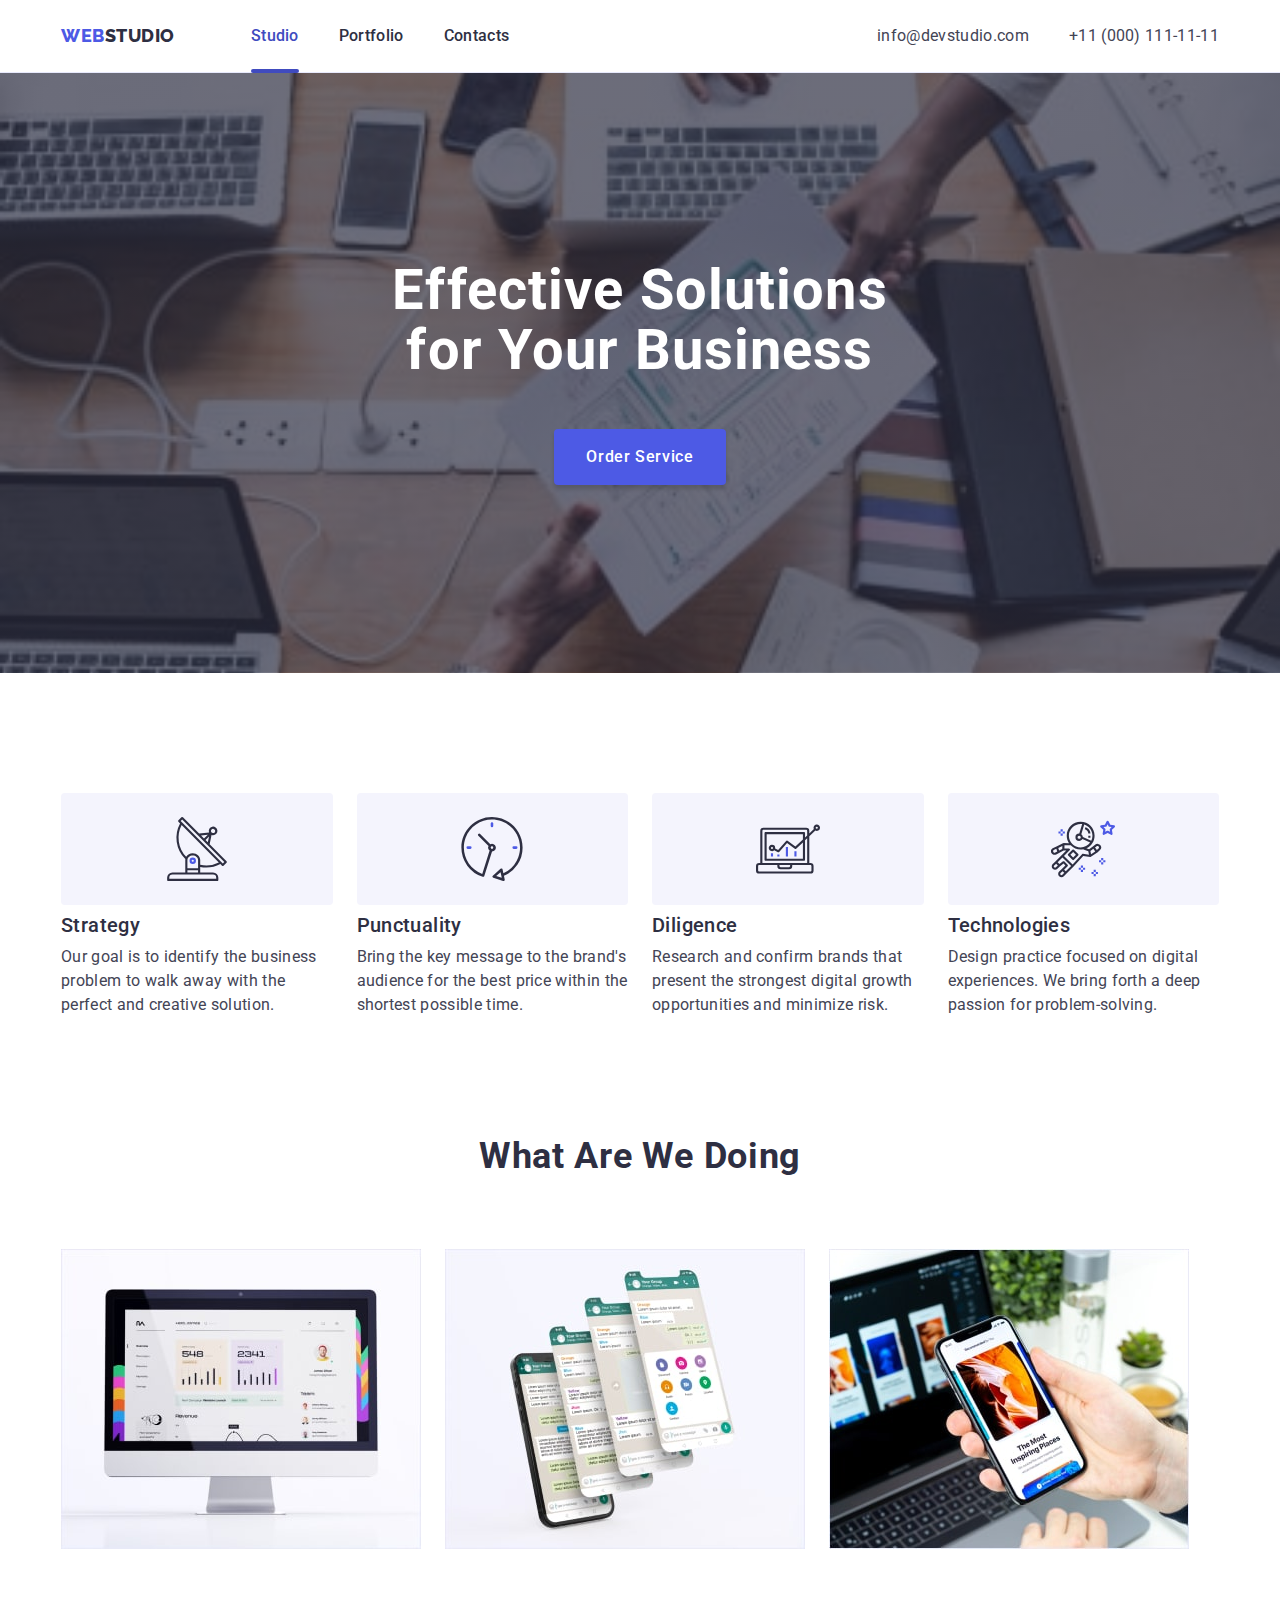
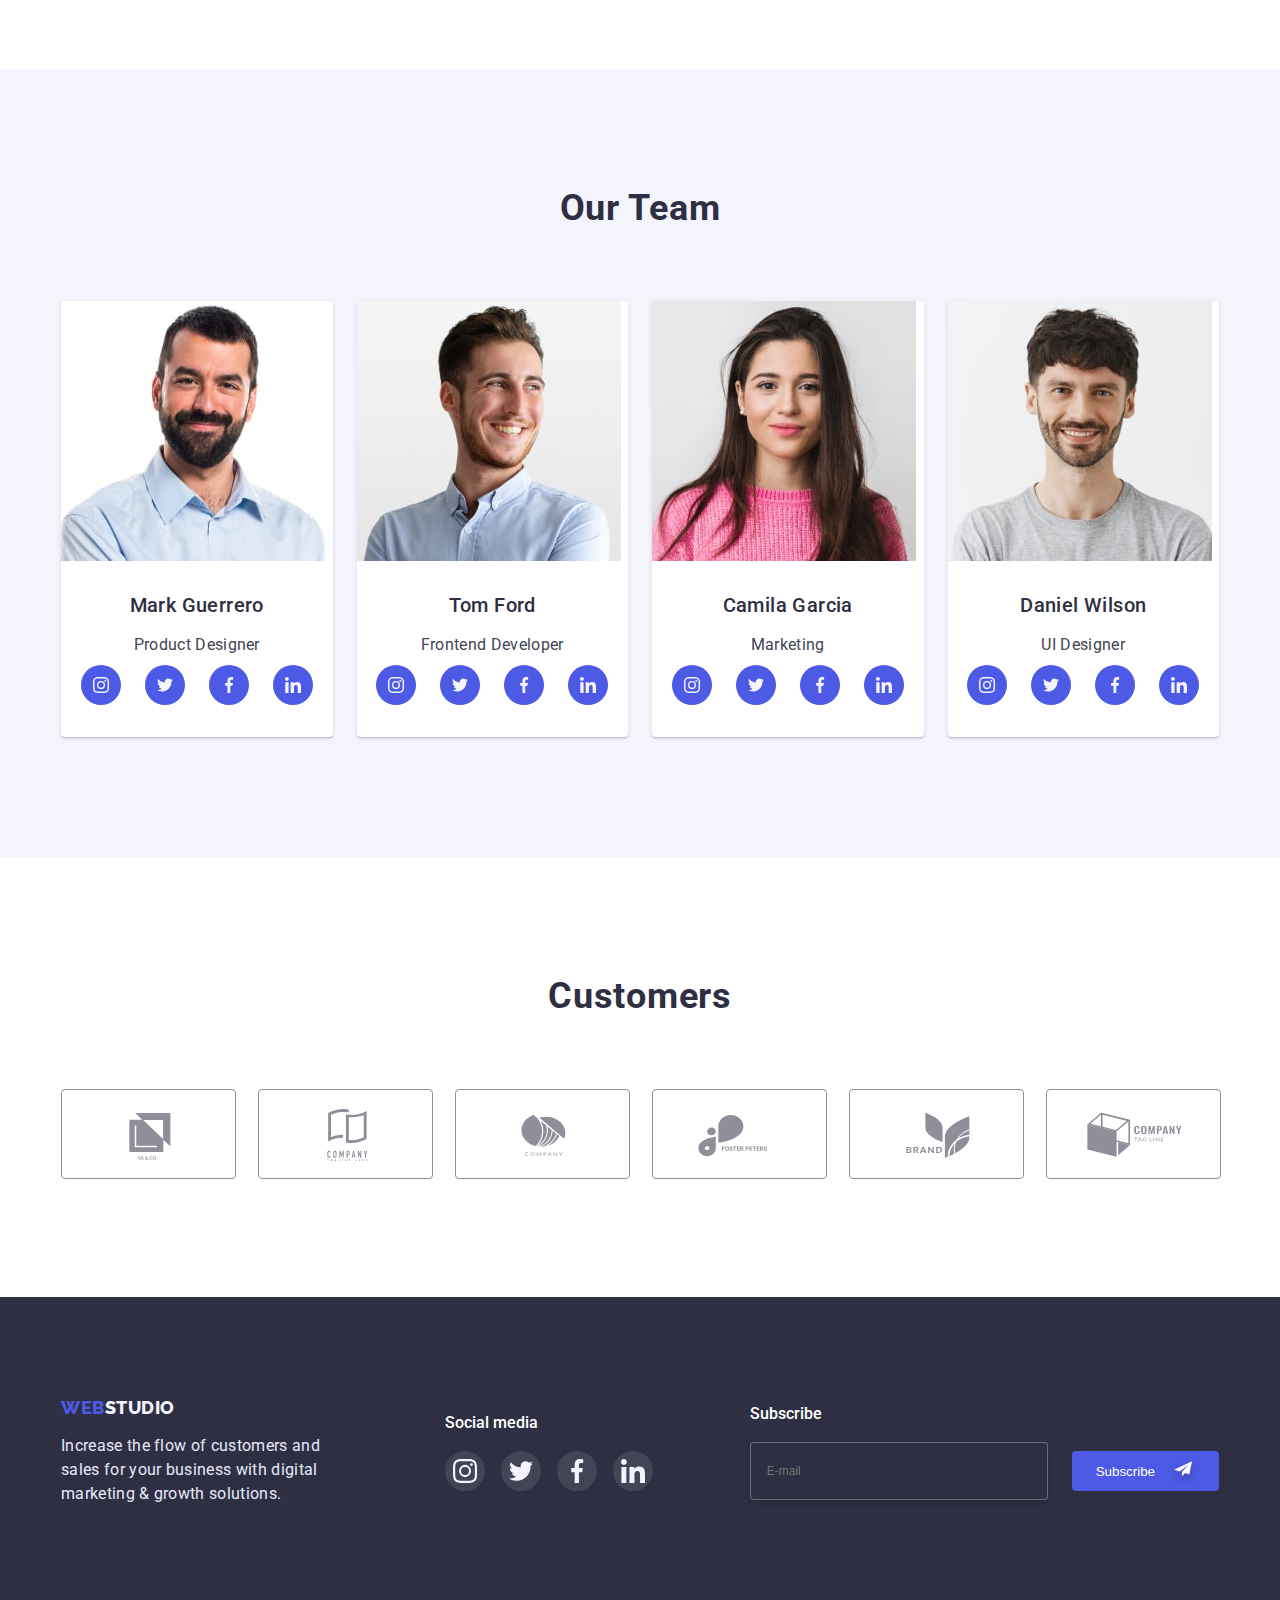
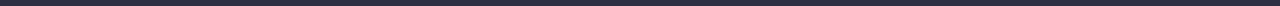
==== index.html @ 9910d402 "1029" ====
<!DOCTYPE html>
<html lang="en">

<head>
    <meta charset="UTF-8">
    <meta http-equiv="X-UA-Compatible" content="IE=edge">
    <meta name="viewport" content="width=device-width, initial-scale=1">
    <title>studio</title>
    <link rel="preconnect" href="https://fonts.googleapis.com">
    <link rel="preconnect" href="https://fonts.gstatic.com" crossorigin>
    <link href="https://fonts.googleapis.com/css2?family=Raleway:wght@800&family=Roboto+Mono:wght@600&family=Roboto:wght@400;500;700&display=swap" rel="stylesheet">
    <link rel="stylesheet" href="https://cdnjs.cloudflare.com/ajax/libs/modern-normalize/1.1.0/modern-normalize.min.css"
        integrity="sha512-wpPYUAdjBVSE4KJnH1VR1HeZfpl1ub8YT/NKx4PuQ5NmX2tKuGu6U/JRp5y+Y8XG2tV+wKQpNHVUX03MfMFn9Q=="
        crossorigin="anonymous" referrerpolicy="no-referrer" />
    <link rel="stylesheet" href="./css/styles.css" /> 
    <!-- <link rel="stylesheet" href="./css/media.css" /> -->
</head>
<body>
    
    <header class="header"> 
        <div class="container header-container">
            <nav class="header-nav">
                <a class="header-logo link" href="./portfolio.html">Web<span class="header-span">Studio</span></a>
                <ul class="header-list list">                
                    <li class = "header-item"><a class="header-button strip link" href="./index.html">Studio</a></li>
                    <li class = "header-item"><a class="header-button link" href="./portfolio.html">Portfolio</a></li>
                    <li class = "header-item"><a class="header-button link" href="">Contacts</a></li>
                </ul>
            </nav>
            <address class="address list">
                <ul class="header-address list">
                    <li class="header-email list"><a class= "header-email link" href="mailto:info@devstudio.com">info@devstudio.com</a></li>
                    <li class="header-email list"><a class= "header-email link" href="tel:+110001111111">+11 (000) 111-11-11</a></li>
                </ul>
            </address>
        
            <button class="charm-menu" js-open-menu type="button">
                <svg class="mobile-icon" width="32" height="22">
                    <use href="./images/symbol-defs.svg#icon-menu-hamburger"></use>
                </svg>
            </button>
    
        </div>

        <div class="mob-menu is-hidden"  js-menu-container>
            <button class="mob-menu-close" js-close-menu type="button">
                <svg class="mob-menu-close-icon" width="8" height="8">
                    <use href="./images/symbol-defs.svg#icon-close-black-18dp-2-1"> </use>
                </svg>
            </button>
            <ul class="mob-menu-list list">
                <li class="mob-menu-item"><a class="mob-menu-button link" href="./index.html">Studio</a></li>
                <li class="mob-menu-item"><a class="mob-menu-button link" href="./portfolio.html">Portfolio</a></li>
                <li class="mob-menu-item"><a class="mob-menu-contacts link" href="">Contacts</a></li>
            </ul>
            <address class="mob-menu-address list">
                <ul class="mob-menu-address list">
                    <li class="mob-menu-email list"><a class="mob-menu-email link"
                            href="mailto:info@devstudio.com">info@devstudio.com</a></li>
                    <li class="mob-menu-tel list"><a class="mob-menu-tel link" href="tel:+110001111111">+11 (000)
                            111-11-11</a></li>
                </ul>
            </address>
            <ul class="mob-social-list list">
                <li>
                    <a href="" class="mob-social link">
                        <svg width="16" height="16" class="mob-social-icon">
                            <use href="./images/sprite.svg#icon-instagram"> </use>
                        </svg>
                    </a>
                </li>
                <li>
                    <a href="" class="mob-social link">
                        <svg width="16" height="16" class="mob-social-icon">
                            <use href="./images/sprite.svg#icon-twitter"> </use>
                        </svg>
                    </a>
                </li>
                <li>
                    <a href="" class="mob-social link">
                        <svg width="16" height="16" class="mob-social-icon">
                            <use href="./images/sprite.svg#icon-facebook"> </use>
                        </svg>
                    </a>
                </li>
                <li>
                    <a href="" class="mob-social link">
                        <svg width="16" height="16" class="mob-social-icon">
                            <use href="./images/sprite.svg#icon-linkedin"> </use>
                        </svg>
                    </a>
                </li>
            </ul>
        </div>
    </header> 
    <main>
        <section class="hero">
            <div class="container">
                <h1 class="hero-title">Effective Solutions for Your Business</h1>
                <button class="hero-btn" data-modal-open type="button">Order Service</button>
            </div>
        </section>

        <section class="section">
            <div class="container">
                <h2 class="visually-hidden">Content</h2>
                <ul class="about-list list">
                    <li class="about-item icon-strategy">
                        <h3 class="about-subtitle">Strategy</h3>
                        <p class="about-text">Our goal is to identify the business problem to walk away with the perfect and creative solution.
                        </p>
                    </li>
                    <li class="about-item icon-punctuality">
                        <h3 class="about-subtitle">Punctuality</h3>
                        <p class="about-text">Bring the key message to the brand's audience for the best price within the shortest possible
                        time.</p>
                    </li>
                    <li class="about-item icon-diligence">
                        <h3 class="about-subtitle">Diligence</h3>
                        <p class="about-text">Research and confirm brands that present the strongest digital growth opportunities and minimize
                            risk.</p>
                    </li>
                    <li class="about-item icon-technologies">
                        <h3 class="about-subtitle">Technologies</h3>
                        <p class="about-text">Design practice focused on digital experiences. We bring forth a deep passion for
                            problem-solving.</p>
                    </li>
                </ul>
            </div>
        </section>

        <section class="section about">
            <div class="container">
                <h2 class="promo-title">What are we doing</h2>
                <ul class="promo-subject list">
                    <li>
                        <img class="img" 
                        srcset="./images/monitor-desk-1x.jpg 1x, ./images/monitor-desk-2x.jpg 2x"
                        src="./images/monitor-desk-1x.jpg" alt="monitor" width="360" height="300" style>
                    </li>
                    <li>
                        <img class="img" 
                        srcset="./images/smartfon-desk-1x.jpg 1x, ./images/smartfon-desk-2x.jpg 2x"
                        src="./images/smartfon-desk-1x.jpg" alt="smartfon" width="360" height="300" style>
                    </li>
                    <li>
                        <img class="img" 
                        srcset="./images/notebook-desk-1x.jpg 1x, ./images/notebook-desk-2x.jpg 2x"
                        src="./images/notebook-desk-1x.jpg" alt="noutbuk" width="360" height="300" style>
                    </li>
                </ul>
            </div>
        </section>

        <section class="section team">
            <div class="container"> 
                <h2 class="promo-title">Our Team</h2>
                <ul class="team-list list">
                    <li class="team-info">                               
                        <img class="img" 
                        srcset="./images/mark-mob-1x.jpg 1x, ./images/mark-mob-2x.jpg 2x"
                        src="./images/mark-mob-1x.jpg" alt="mark" width="264" height="260">
                        <div class="team-style">
                            <h3 class="team-title-name">Mark Guerrero</h3>
                            <p class="team-text">Product Designer</p>
                            <ul class="social-list list">
                                <li>
                                    <a href="" class="team-social link">
                                        <svg width="16" height="16" class="team-icon">
                                            <use href="./images/sprite.svg#icon-instagram"> </use>
                                        </svg>
                                    </a>
                                </li>
                                <li>
                                    <a href="" class="team-social link">
                                        <svg width="16" height="16" class="team-icon">
                                            <use href="./images/sprite.svg#icon-twitter"> </use>
                                        </svg>
                                    </a>
                                </li>
                                <li>
                                    <a href="" class="team-social link">
                                        <svg width="16" height="16" class="team-icon">
                                            <use href="./images/sprite.svg#icon-facebook"> </use>
                                        </svg>
                                    </a>
                                </li>
                                <li>
                                    <a href="" class="team-social link">
                                        <svg width="16" height="16" class="team-icon">
                                            <use href="./images/sprite.svg#icon-linkedin"> </use>
                                        </svg>
                                    </a>
                                </li>
                            </ul>
                        </div>      
                    </li>

                    <li class="team-info">
                        <img class="img" 
                        srcset="./images/tom-mob-1x.jpg 1x, ./images/tom-mob-2x.jpg 2x"
                        src="./images/tom-mob-1x.jpg" alt="tom" width="264" height="260" style>
                        <div class="team-style">
                            <h3 class="team-title-name">Tom Ford</h3>
                            <p class="team-text">Frontend Developer</p>
                            <ul class="social-list list">
                                <li>
                                    <a href="" class="team-social link">
                                        <svg width="16" height="16" class="team-icon">
                                            <use href="./images/sprite.svg#icon-instagram"> </use>
                                        </svg>
                                    </a>
                                </li>
                                <li>
                                    <a href="" class="team-social link">
                                        <svg width="16" height="16" class="team-icon">
                                            <use href="./images/sprite.svg#icon-twitter"> </use>
                                        </svg>
                                    </a>
                                </li>
                                <li>
                                    <a href="" class="team-social link">
                                        <svg width="16" height="16" class="team-icon">
                                            <use href="./images/sprite.svg#icon-facebook"> </use>
                                        </svg>
                                    </a>
                                </li>
                                <li>
                                    <a href="" class="team-social link">
                                        <svg width="16" height="16" class="team-icon">
                                            <use href="./images/sprite.svg#icon-linkedin"> </use>
                                        </svg>
                                    </a>
                                </li>
                            </ul>
                        </div>
                    </li>
                              
                    <li class="team-info">
                        <img class="img" 
                        srcset="./images/camila-mob-1x.jpg 1x, ./images/camila-mob-2x.jpg 2x"
                        src="./images/camila-mob-1x.jpg" alt="camila" width="264" height="260">
                        <div class="team-style"> 
                            <h3 class="team-title-name">Camila Garcia</h3>
                            <p class="team-text">Marketing</p>
                            <ul class="social-list list">
                                <li>
                                    <a href="" class="team-social link">
                                        <svg width="16" height="16" class="team-icon">
                                            <use href="./images/sprite.svg#icon-instagram"> </use>
                                        </svg>
                                    </a>
                                </li>
                                <li>
                                    <a href="" class="team-social link">
                                        <svg width="16" height="16" class="team-icon">
                                            <use href="./images/sprite.svg#icon-twitter"> </use>
                                        </svg>
                                    </a>
                                </li>
                                <li>
                                    <a href="" class="team-social link">
                                        <svg width="16" height="16" class="team-icon">
                                            <use href="./images/sprite.svg#icon-facebook"> </use>
                                        </svg>
                                    </a>
                                </li>
                                <li>
                                    <a href="" class="team-social link">
                                        <svg width="16" height="16" class="team-icon">
                                            <use href="./images/sprite.svg#icon-linkedin"> </use>
                                        </svg>
                                    </a>
                                </li>
                            </ul>
                        </div>
                    </li>
                                   
                    <li class="team-info">
                        <img class="img" 
                        srcset="./images/daniel-mob-1x.jpg 1x, ./images/daniel-mob-2x.jpg 2x"
                        src="./images/daniel-mob-1x.jpg" alt="daniel" width="264" height="260" >
                        <div class="team-style">
                            <h3 class="team-title-name">Daniel Wilson</h3>
                            <p class="team-text">UI Designer</p>
                        <ul class="social-list list">
                            <li>
                                <a href="" class="team-social link">
                                    <svg width="16" height="16" class="team-icon">
                                        <use href="./images/sprite.svg#icon-instagram"> </use>
                                    </svg>
                                </a>
                            </li>
                            <li>
                                <a href="" class="team-social link">
                                    <svg width="16" height="16" class="team-icon">
                                        <use href="./images/sprite.svg#icon-twitter"> </use>
                                    </svg>
                                </a>
                            </li>
                            <li>
                                <a href="" class="team-social link">
                                    <svg width="16" height="16" class="team-icon">
                                        <use href="./images/sprite.svg#icon-facebook"> </use>
                                    </svg>
                                </a>
                            </li>
                            <li>
                                <a href="" class="team-social link">
                                    <svg width="16" height="16" class="team-icon">
                                        <use href="./images/sprite.svg#icon-linkedin"> </use>
                                    </svg>
                                </a>
                            </li>
                        </ul>
                    </div> 
                    </li>
                </ul>
            </div>
        </section>

        <section class="section customers">
            <div class="container">
                <h2 class="promo-title">Customers</h2>
                <ul class="customers-list list"> 
                    <li class="customers-item">
                        <a href="" class="customers-link link">
                            <svg width="104" height="56" class="customers-icon">
                                <use href="./images/symbol-defs.svg#icon-Logo-1"> </use>
                            </svg>
                        </a>
                    </li>
                    <li class="customers-item">
                        <a href="" class="customers-link link">
                            <svg width="104" height="56" class="customers-icon">
                                <use href="./images/symbol-defs.svg#icon-Logo-2" > </use>
                            </svg>
                        </a>
                    </li>
                    <li class="customers-item">
                        <a href="" class="customers-link link">
                            <svg width="104" height="56" class="customers-icon">
                                <use href="./images/symbol-defs.svg#icon-Logo-3"> </use>
                            </svg>
                        </a>
                    </li>
                    <li class="customers-item">
                        <a href="" class="customers-link link">
                            <svg width="104" height="56" class="customers-icon">
                                <use href="./images/symbol-defs.svg#icon-Logo-4"> </use>
                            </svg>
                        </a>
                    </li>
                    <li class="customers-item">
                        <a href="" class="customers-link link">
                            <svg width="104" height="56" class="customers-icon">
                                <use href="./images/symbol-defs.svg#icon-Logo-5"> </use>
                            </svg>
                        </a>
                    </li>
                    <li class="customers-item">
                        <a href="" class="customers-link link">
                            <svg width="104" height="56" class="customers-icon">
                                <use href="./images/symbol-defs.svg#icon-Logo-6"> </use>
                            </svg>
                        </a>
                    </li>
                </ul>        
            </div>
        </section>
    </main>
   
    <footer class="footer">
        <div class="container foot-cont">
            <div class="footer-container">
                <a class="footer-logo link" href="./index.html">Web<span class="footer-span">Studio</span></a>
                <p class="footer-text">Increase the flow of customers and
                    sales for your business with digital
                    marketing & growth solutions.</p>
            </div>

            <div class="footer-social">
                <p class="social-text">Social media</p>
                <ul class="soc-media list">
                    <li class="social-item">
                        <a href="" class="footer-social-link link">
                            <svg width="24" height="24" class="social-icon">
                                <use href="./images/sprite.svg#icon-instagram" > </use>
                            </svg>
                        </a>
                    </li>
                    <li class="social-item">
                        <a href="" class="footer-social-link link">
                            <svg width="24" height="24" class="social-icon">
                                <use href="./images/sprite.svg#icon-twitter" > </use>
                            </svg>
                        </a>
                    </li>
                    <li class="social-item">
                        <a href="" class="footer-social-link link">
                            <svg width="24" height="24" class="social-icon">
                                <use href="./images/sprite.svg#icon-facebook" > </use> 
                            </svg>
                        </a>
                    </li>
                    <li class="social-item">
                        <a href="" class="footer-social-link link">
                            <svg width="24" height="24" class="social-icon">
                                <use href="./images/sprite.svg#icon-linkedin" ></use> 
                            </svg>
                        </a>
                    </li>
                </ul>
            </div>

            <div class="footer-box">
                <form class="footer-form">
                    <p class="footer-name">Subscribe</p>
                    <div class="footer-label">   
                        <label class="footer-holder" for="e-mail">
                            <input type="text" 
                            name="e-mail"
                            class="footer-mail" 
                            id="e-mail" 
                            placeholder="E-mail"
                            required>
                        </label>
                        <button class="subscribe-btn" type="submit">Subscribe
                            <svg class="footer-icon" width="24" height="24">
                                <use href="./images/symbol-defs.svg#icon-frame-icon"></use>
                            </svg>
                        </button>
                    </div> 
                </form>
            </div>
        </div>
    </footer>

<div class="backdrop is-hidden" data-modal> 
    <div class="modal">
        <button class="modal-close" data-modal-close type="button"> 
            <svg class="modal-close-icon" width="8" height="8">
            <use href="./images/symbol-defs.svg#icon-close-black-18dp-2-1"> </use>
            </svg>
        </button>
        <p class="modal-title">Leave your contacts and we will call you back</p>
        <form class="modal-form">
            <div class="modal-group">
                <div class="modal-wrap">
                    <label for="icon-name" class="modal-label-text">Name</label>
                    <div class="input-wrap">
                        <input class="modal-input" 
                        type="text" 
                        name="Name"
                        id="icon-name"
                        />
                        <svg class="modal-svg-icon" width="18" height="24">
                            <use href="./images/symbol-defs.svg#icon-person"></use>
                        </svg>
                    </div>
                </div>
               <div class="modal-wrap">
                    <label for="icon-phone" class="modal-label-text">Phone</label>
                    <div class="input-wrap">
                        <input class="modal-input" 
                        type="text"
                        name="Phone"
                        id="icon-phone"
                        />
                        <svg class="modal-svg-icon" width="18" height="24">
                            <use href="./images/symbol-defs.svg#icon-phone"></use>
                        </svg>
                    </div>
               </div>
               <div class="modal-wrap">
                    <label for="icon-email" class="modal-label-text">Email</label>
                    <div class="input-wrap">
                        <input class="modal-input" 
                        type="text" 
                        name="Email"
                        id="icon-email"
                        />
                        <svg class="modal-svg-icon" width="18" height="24">
                            <use href="./images/symbol-defs.svg#icon-email"></use>
                        </svg>
                    </div>
                </div>  
               <div class="modal-wrap">
                <label  class="modal-label-text" for="user-comment">Comment</label>
                <textarea
                name="user-comment"
                id="user-comment"
                class="modal-textarea"
                placeholder="Text input"
                ></textarea>
                </div>
                <div class="modal-wrap">
               <input class="modal-check visually-hidden"
               id="privacy"
               type="checkbox"
               value="true"
               />
               <label for="privacy" class="check-text">
                <span class="check-icon-span">
                <svg class="check-icon" width="10" height="8">
                   <use href="./images/symbol-defs.svg#icon-vector-checkbox"></use>
                </svg>
                </span>
            <span>
                I accept the terms and conditions of the <a href="" class="check-span">Privacy Policy</a>             
            </span>
        </label>
                </div> 
                <button class="modal-button" type="submit">Send</button>                    
            </div>  
        </form>
    </div>     
</div>

<script src="./js/modal.js"></script>

<script src="./js/mobile-menu.js"></script>
</body>
</html>
---- css/styles.css ----
:root{
--body: #434455;
--header: #ffffff;
--header-logo: #4d5ae5;
--header-email: #434455;
--hover-focus: #404bbf;
--header-button: #2E2F42;
--header-borbot: #E7E9FC;
--hero: #2E2F42;
--hero-F: #FFFFFF;
--main-title-color: #ffffff;
--hero-btn-background: #4D5AE5;
--about-subtitle: #2E2F42;
--about-text: #434455;
--promo-title: #2E2F42;
--section-team-background: #F4F4FD;
--team-title:#2E2F42;
--team-title-name: #2E2F42;
--team-text: #434455;
--gallery-title: #2E2F42;
--gallery-text: #434455;
--footer-text: #E7E9FC;
--second-title-color: #303030;
--main-btn-color: #ffffff;     
--all-btn: #4d5ae5;
--all-btn-bord: #E7E9FC;
--footer: #2e2f42;
--footer-logo: #4d5ae5;
--span: #2e2f42;
--footer-span: #f4f4fd;
--customers-link: #8E8F99;
--footer-social-link:#31D0AA;
--modal: #FCFCFC;
--var-transition: color 250ms cubic-bezier(0.4, 0, 0.2, 1);
}
body{
    font-family: 'Roboto', sans-serif;    
    color: var(--body);
    font-size: 16px;
    line-height: 1.5;
    margin: 0;
}
.link {
    text-decoration: none;
}
.list{
    list-style: none;
    padding: 0;
    margin: 0;
}
.container{
    width: 100%;
    max-width: 428px;
    margin: 0 auto;
    padding-left: 15px;
    padding-right: 15px;
}
@media screen and (min-width: 768px){
    .container{
        max-width: 768px;
    }
}
@media screen and (min-width: 1158px) {
    .container {
        max-width: 1158px;
    }
}
.header-container{
    display: flex;
    justify-content: space-between;
    align-items: center;
}
.section {
    padding: 96px 0;
}
@media screen and (min-width: 1158px) {
    .section {
        padding: 120px 0;
    }
}
.header {
    padding: 24px 0;
    border-bottom: 1px solid var(--header-borbot);
    box-shadow: 0px 2px 1px rgba(46, 47, 66, 0.08), 0px 1px 1px rgba(46, 47, 66, 0.16), 0px 1px 6px rgba(46, 47, 66, 0.08);
}
@media screen and (min-width: 768px) {
    .header {
        padding: 0;
    }
}
.header-nav {
    display: flex;
    align-items: center;
}
.header-logo {
    font-family: 'Raleway', sans-serif;
    font-weight: 800;
    font-size: 18px;
    line-height: 1.17;     
    display: flex;
    align-items: center;
    letter-spacing: 0.03em;
    text-transform: uppercase;               
    color: var(--header-logo);  
    text-decoration: none;
    flex-direction: row;
    align-items: flex-start;
    padding: 0px;
    margin-right: 76px;
}
.header-list {
    display: none;
    align-items: flex-start;
    padding: 0px;
    gap: 40px;
    top: 0px;
}
@media screen and (min-width: 768px) {
    .header-list {
        display: flex;
    }
}
.header-span {
    color: var(--span);
}
.header-button.strip{
    color: var(--hover-focus);
}
.header-button{
    font-family: 'Roboto', sans-serif;
    font-weight: 500;
    font-size: 16px;
    line-height: 1.5;
    letter-spacing: 0.02em;
    color: var(--header-button); 
    text-decoration: none;
    flex: none;
    order: 0;
    flex-grow: 0;
    padding: 24px 0;
    display: block;
    position: relative;
    transition: color 250ms cubic-bezier(0.4, 0, 0.2, 1);   
}
.header-button:hover {
    color: var(--hover-focus);
}
.header-button:focus {
   color: var(--hover-focus);  
}
.header-button.strip::after{
    position: absolute;
    margin: 21px 0;
    color: var(--hover-focus);
}
.strip::after{
    content: "";
    display: block;
    background-color: var(--hover-focus);
    width: 100%;
    height: 4px;
    left: 0;
    border-radius: 2px; 
}
.address{
    display: none;
}
@media screen and (min-width: 768px) {
    .address {
        display: block;
    }
}
.header-address {
    font-style: normal;
    flex-direction: column;
    display: flex;
    gap: 12px;
}
@media screen and (min-width: 1158px) {
    .header-address {
        flex-direction: row;
        gap: 40px;
    }
}
.header-email {
    font-family: 'Roboto';
    font-size: 16px;
    line-height: 1.1;
    letter-spacing: 0.02em;
    color: var(--header-email);
    transition: var(--var-transition);
}
.header-email:hover {
    color: var(--hover-focus);

}
.header-email:focus {
    color: var(--hover-focus)
}
.charm-menu{
    width: 32px;
    height: 22px;
    padding: 0;
    background: none;
    border: 0;
}
@media screen and (min-width: 768px) {
.charm-menu {
       display: none; 
    }
}
.charm-menu svg {
    stroke: #2E2F42;
}
.mob-menu {
    display: flex;
    position: fixed;
    flex-direction: column;
    justify-content: space-between;
    top: 0;
    z-index: 1;
    width: 100%;
    height: 100%;
    background-color: #ffffff;
    padding: 24px 35px 40px 40px;
    overflow: auto;
    right: 0;
}
.mob-menu-close {
    position: absolute;
    background-color: transparent;
    border: none;
    display: block;
    margin-left: auto;
    margin-bottom: 32px;
    gap: 40px;
    right: 24px
}
.mob-menu-list {
    margin-bottom: 64px;
}
.mob-menu-item:not(:last-child) {
    margin-bottom: 40px;
}
.mob-menu-button {
    font-weight: 700;
    font-size: 36px;
    line-height: 1.11;
    letter-spacing: 0.02em;
    text-transform: capitalize;
    color: var(--about-subtitle);
}
.mob-menu-contacts{
    font-weight: 700;
    font-size: 36px;
    line-height: 1.11;
    letter-spacing: 0.02em;
    text-transform: capitalize;
    color: var(--hover-focus);
}
.mob-menu-email {
    font-weight: 500;
    font-size: 20px;
    line-height: 1.2;
    letter-spacing: 0.02em;
    color: #434455;
}
.mob-menu-tel {
    font-style: normal;
    font-weight: 700;
    font-size: 36px;
    line-height: 1.11;
    letter-spacing: 0.02em;
    text-transform: capitalize;
    color: #4D5AE5;
}
.mob-social-list {
    display: flex;
    justify-content: center;
    gap: 64px;
}
.mob-social{
    gap: 64px;
}
.hero {    
    background-image: linear-gradient(rgba(46, 47, 66, 0.7), rgba(46, 47, 66, 0.7)), url(../images/hero-mob-1х.jpg);
    background-color: var(--hero);
    max-width: 1440px;
    margin: 0 auto;
    padding: 112px 0;
    text-align: center;
    background-repeat: no-repeat;
    background-position: center;
    background-size: cover;
}
@media screen and (min-device-pixel-ratio: 2),
(min-resolution: 192dpi) {
    .hero{
    background-image: linear-gradient(rgba(46, 47, 66, 0.7), rgba(46, 47, 66, 0.7)), url(../images/hero-mob-2х.jpg);
    }
}
@media screen and (min-width: 768px) {
    .hero {
    background-image: linear-gradient(rgba(46, 47, 66, 0.7), rgba(46, 47, 66, 0.7)), url(../images/hero-mob-1х.jpg);
    }
}
@media screen and (min-device-pixel-ratio: 2) and (min-width: 768px),
(min-resolution: 192dpi) and (min-width: 768px) {
    .hero{
        background-image: linear-gradient(rgba(46, 47, 66, 0.7), rgba(46, 47, 66, 0.7)), url(../images/hero-mob-2х.jpg);
    }
}

@media screen and (min-width: 1158px) {
    .hero {
        padding: 188px 0;
        background-image: linear-gradient(rgba(46, 47, 66, 0.7), rgba(46, 47, 66, 0.7)), url(../images/hero-mob-1х.jpg);
    }
}
@media screen and (min-device-pixel-ratio: 2) and (min-width: 1158px),
(min-resolution: 192dpi) and (min-width: 1158px) {
    .hero {
        background-image: linear-gradient(rgba(46, 47, 66, 0.7), rgba(46, 47, 66, 0.7)), url(../images/hero-mob-2х.jpg);
    }
}
.about-list {
    display: flex;
    flex-direction: column;
    gap: 72px 24px;
}
@media screen and (min-width: 768px) {
    .about-list {
        flex-direction: row;
        flex-wrap: wrap;
    }
}

.hero-title {
    font-family: 'Roboto', sans-serif;
    margin: 0 auto 72px;
    max-width: 320px;
    font-weight: 700;
    font-size: 36px;
    line-height: 1.07;
    text-align: center;
    letter-spacing: 0.02em;
    color: var(--hero-F);
}
@media screen and (min-width: 768px) {
    .hero-title {
        margin: 0 auto 36px;
        font-size: 56px;
        max-width: 496px;
    }
}

@media screen and (min-width: 1158px) {
    .hero-title {
        margin: 0 auto 48px;   
    }
}
.hero-btn {
    font-family: inherit;
    display: block;
    margin: 0 auto;
    font-weight: 500;
    font-size: 16px;
    line-height: 1.5;
    letter-spacing: 0.04em;
    color: var(--hero-F);
    background-color: var(--hero-btn-background);
    box-shadow: 0px 4px 4px rgba(0, 0, 0, 0.15);
    border-radius: 4px;
    cursor: pointer;
    padding: 16px 32px;
    border: 0;
    transition: background-color 250ms cubic-bezier(0.4, 0, 0.2, 1);
}
.hero-btn:hover {
    background-color: var(--hover-focus); 
    color: var(--hero-F);   
}
.hero-btn:focus {
    background-color: var(--hover-focus);
    color: var(--hero-F);
}
.visually-hidden {
    position: absolute;
    width: 1px;
    height: 1px;
    margin: -1px;
    border: 0;
    padding: 0;
    white-space: nowrap;
    clip-path: inset(100%);
    clip: rect(0 0 0 0);
    overflow: hidden;
    color: var(--about-subtitle);
}
.about-item {
    
}
@media screen and (min-width: 768px) {
    .about-item {
        width: calc((100% - 24px)/2);
    }
}
@media screen and (min-width: 1158px) {
    .about-item {
    width: calc((100% - 72px)/4);
    }
}
.about-item::before{
    display: none;
    content: "";
    height: 112px;       
    background-color: var(--section-team-background);
    border-radius: 4px;
    margin-bottom: 8px;
    background-position: center;
    background-repeat: no-repeat;
}
@media screen and (min-width: 1158px) {
    .about-item::before {
        display: block;
    }
}
.icon-strategy::before{
    background-image: url(../images/antenna.svg);
}
.icon-punctuality::before{
    background-image: url(../images/clock.svg);
}
.icon-diligence::before{
    background-image: url(../images/diagram.svg);
}
.icon-technologies::before{
    background-image: url(../images/astronaut.svg);
}
.about-subtitle{
    font-family: 'Roboto', sans-serif;
    font-weight: 700;
    font-size: 36px;
    line-height: 1.2;
    letter-spacing: 0.02em;
    color: var(--about-subtitle); 
    margin: 0 0 8px; 
    text-align: center;    
}
@media screen and (min-width: 768px) {
    .about-subtitle {
        text-align: left;
    }
}
@media screen and (min-width: 1158px) {
    .about-subtitle {
        font-size: 20px;
        font-weight: 500;
    }
}
.about-text {
    font-family: 'Roboto', sans-serif;
    font-weight: 500;
    font-size: 16px;
    line-height: 1.5;
    letter-spacing: 0.02em;    
    color: var(--about-text); 
    margin: 0;
}
@media screen and (min-width: 1158px) {
    .about-text {
        font-weight: 400;
    }
}
.about {
    display: none;
    padding-top: 0;
}
@media screen and (min-width: 1158px) {
    .about {
        display: block;
    }
}
.promo-title{
    font-family: 'Roboto', sans-serif;
    font-weight: 700;
    font-size: 36px;
    line-height: 1.11;
    text-align: center;
    letter-spacing: 0.02em;
    text-transform: capitalize;
    color: var(--promo-title);
    margin: 0 0 72px;
}
.promo-subject{
    display: flex;
    gap: 24px;
}
.img {
    display: block;
}
.style{
    display: block;
    max-width: 100%;
}
.team {
    background-color: var(--section-team-background);
}
.team-list {
    display: flex;
    align-items: center;
    flex-direction: column;
    gap: 72px 24px;
}
@media screen and (min-width: 768px) {
    .team-list {
        flex-direction: row;
        flex-wrap: wrap;
        max-width: 552px;
        margin: 0 auto;
    }
}
@media screen and (min-width: 1158px) {
    .team-list {
        max-width: 100%;
    }
}
.team-info{
    box-shadow: 0px 1px 6px rgba(46, 47, 66, 0.08), 0px 1px 1px rgba(46, 47, 66, 0.16), 0px 2px 1px rgba(46, 47, 66, 0.08);
    background-color: var(--header);
    display: block;
    border-radius: 0px 0px 4px 4px;
}
@media screen and (min-width: 768px) {
    .team-info {
        width: calc((100% - 48px)/2);
    }
}
@media screen and (min-width: 1158px) {
    .team-info {
    width: calc((100% - 72px)/4);
    }
}
.team-style{
    padding: 32px 0;
    text-align: center;
}
.team-title-name {
    font-family: 'Roboto', sans-serif;
    font-weight: 500;
    font-size: 20px;
    line-height: 1.2;       
    letter-spacing: 0.02em;
    color:  var(--team-title-name);          
    flex: none;
    order: 0;
    flex-grow: 0;
    margin: 0 0 8px;
}
.team-text {
    font-family: 'Roboto', sans-serif;
    font-weight: 400;
    font-size: 16px;
    line-height: 1.5;        
    letter-spacing: 0.02em;
    color: var(--team-text);
    flex: none;
    order: 1;
    flex-grow: 0;
    margin-bottom: 8px;
}
.social-list{
    display: flex;
    gap: 24px;  
    justify-content: center;  
}
.team-social{
    display: flex;
    align-items: center;
    justify-content: center;
    background-color: var(--all-btn);
    border-radius: 50%;
    width: 40px;
    height: 40px;
    color: var(--section-team-background);
    transition: background-color 250ms cubic-bezier(0.4, 0, 0.2, 1);
}
.team-social:is(:hover, :focus){
background-color: var(--hover-focus);
}
.team-icon {
    fill: currentColor;
}
.team-icon:is(:hover, :focus){
    fill: var(--second-title-color);
}
.customers-list{
    display: flex;
    flex-wrap: wrap;
    justify-content: center;
    gap: 72px 16px;
}
@media screen and (min-width: 768px) {
    .customers-list {
        max-width: 552px;
        margin: 0 auto;
    }
}
@media screen and (min-width: 1158px) {
    .customers-list {
        max-width: 100%;
        gap: 24px;
    }
}
.customers-item{
    width: calc((100% - 16px)/2);
    height: 88px;
}
@media screen and (min-width: 768px) {
    .customers-item {
        width: calc((100% - 32px)/3);
    }
}
@media screen and (min-width: 1158px) {
    .customers-item {
        width: calc((100% - 120px)/6);
    }
}
.customers-link{
    width: 100%;
    height: 100%;
    display: flex;
    align-items: center;
    justify-content: center;
    color: var(--customers-link);
    border: 1px solid var(--customers-link);
    border-radius: 4px;
    gap: 24px;   
    transition: border 250ms cubic-bezier(0.4, 0, 0.2, 1), color 250ms cubic-bezier(0.4, 0, 0.2, 1);
}
.customers-link:is(:hover, :focus) {
    border-color: var(--hover-focus);
    color: var(--hover-focus);
}
.customers-icon{
    display: flex;
    justify-content: center;
    fill: currentColor;
}
/**-----Portfolio---------*/

.section-portfolio {
    padding-top: 96px;
}
.menu-btn{
    justify-content: center;
    margin-bottom: 72px;
    padding: 0px 0px;
    gap: 24px;
}
.all-btn {
    font-family: 'Roboto', sans-serif;
    cursor: pointer;
    font-weight: 500;
    font-size: 16px;
    line-height: 1.5;
    display: flex;
    align-items: center;
    text-align: center;
    letter-spacing: 0.04em;
    color: var(--all-btn);
    background-color: var(--section-team-background);
    border: 1px solid var(--all-btn-bord);
    padding: 12px 24px;
    border-radius: 4px;
    gap: 24px;  
    transition: background-color 250ms cubic-bezier(0.4, 0, 0.2, 1), color 250ms cubic-bezier(0.4, 0, 0.2, 1), border 250ms cubic-bezier(0.4, 0, 0.2, 1), box-shadow 250ms cubic-bezier(0.4, 0, 0.2, 1);
}
.all-btn:hover {
    box-shadow: 0px 3px 1px rgba(0, 0, 0, 0.1), 0px 2px 1px rgba(0, 0, 0, 0.08), 0px 2px 2px rgba(0, 0, 0, 0.12);
    background-color: var(--hover-focus);
    color: var(--section-team-background);
    border-color: var(--hover-focus);
}
.all-btn:focus {
    box-shadow: 0px 3px 1px rgba(0, 0, 0, 0.1), 0px 2px 1px rgba(0, 0, 0, 0.08), 0px 2px 2px rgba(0, 0, 0, 0.12);
    background-color: var(--hover-focus); 
    color: var(--section-team-background);
    border-color: var(--hover-focus);
}
.gallery{
    background-color: var(--hero-F);
    text-decoration: none; 
    display: flex;
    flex-wrap: wrap;
    gap: 48px 24px;
}
.gallery-block {
    width: calc((100% - 48px)/3);
}
.gallery-tabl{
    display: block;
    transition: box-shadow 250ms cubic-bezier(0.4, 0, 0.2, 1);
}
.gallery-tabl:hover{
    box-shadow: 0px 1px 6px rgba(46, 47, 66, 0.08), 0px 1px 1px rgba(46, 47, 66, 0.16), 0px 2px 1px rgba(46, 47, 66, 0.08);
}
.gallery-tabl:focus {
    box-shadow: 0px 1px 6px rgba(46, 47, 66, 0.08), 0px 1px 1px rgba(46, 47, 66, 0.16), 0px 2px 1px rgba(46, 47, 66, 0.08);
}
.gallery-container {
    padding: 32px 16px;
    border: 1px solid #E7E9FC;
    border-top: 0;
}
.gallery-title{
    text-decoration: none;
    font-weight: 500;
    font-size: 20px;
    line-height: 1.2;        
    letter-spacing: 0.02em;       
    color: var(--gallery-title);
    margin: 0 0 8px;
}
.gallery-text{
    font-style: normal;
    font-size: 16px;
    line-height: 1.5;
    letter-spacing: 0.02em;
    color: var(--gallery-text);
    margin: 0;
}
.gallery-tabl:hover .cover-text-container{
    transform: translateY(0);
}
.cover-photo{
    position: relative;
    overflow: hidden;
}
.cover-text {
    font-weight: 400;
    font-size: 16px;
    line-height: 1.5;
    letter-spacing: 0.02em;
    color: var(--footer-span);
    background: linear-gradient(0deg, rgba(77, 90, 229, 0.1), rgba(77, 90, 229, 0.1)), url(4);
    margin: 0;
}
.cover-text-container{
    position: absolute;
    width: 360px;
    height: 300px;
    padding: 40px 32px;
    left: 0px;
    top: 0px;
    transform: translateY(100%);
    transition: transform 250ms linear ;
    background-color: var(--all-btn); 
}

/**-----Footer---------*/
.footer {
    background-color: var(--footer); 
    padding: 100px 0;
}
.foot-cont{
    display: flex;
    flex-direction: column;
    align-items: center;
    gap: 72px;
}
@media screen and (min-width: 768px) {
    .foot-cont {
        max-width: 582px;
        flex-direction: row;
        flex-wrap: wrap;
        gap: 72px 24px;
    }
}
@media screen and (min-width: 1158px) {
    .foot-cont {
        max-width: 1158px;
        gap: 0;
    }
}
.footer-container{
    width: 264px;
}
@media screen and (min-width: 768px) {
    .footer-logo {
        text-align: left;
    }
}
@media screen and (min-width: 1158px) {
    .footer-container {
    margin: 0 120px 0 0;
    }
}
.footer-title {
    position: absolute;
    width: 115px;
    height: 22px;
    left: 156px;
    top: 2380px;
}
.footer-logo {
    font-family: 'Raleway', sans-serif;
    text-decoration: none;
    font-weight: 800;
    font-size: 18px;
    line-height: 1.17;           
    display: inline-block;
    letter-spacing: 0.03em;
    text-transform: uppercase;              
    color: var(--footer-logo);
    margin-bottom: 16px;
}
.footer-span {
    color: var(--footer-span);
}
.footer-text {
    font-family: 'Roboto', sans-serif;
    font-weight: 400;
    font-size: 16px;
    line-height: 1.5;           
    letter-spacing: 0.02em;
    color: var(--footer-text);
    margin: 0;
    text-align: left;
}
.footer-social {
       
}
@media screen and (min-width: 1158px) {
    .footer-social {
        margin-right: auto;
    }
}
.social-text{
    font-family: 'Roboto';
    font-weight: 500;
    font-size: 16px;    
    color: var(--header);
    line-height: 1.5; 
    margin: 0 0 16px;
    text-align: center;
}
@media screen and (min-width: 768px) {
    .social-text {
        text-align: left;
    }
}
.soc-media{
    display: flex;
    justify-content: center;
    gap: 16px; 
}
.social-item{
    width: 40px;
    height: 40px;
}
.footer-social-link{
    display: flex;
    justify-content: center;
    align-items: center;
    border-radius: 50%;
    width: 100%;
    height: 100%;
    background-color: rgba(255, 255, 255, 0.1);
    transition: background-color 250ms cubic-bezier(0.4, 0, 0.2, 1);
}
.footer-social-link:is(:hover, :focus){
    background-color: var(--footer-social-link);
}   
.social-icon{
    fill: var(--section-team-background);
}
.footer-box{
    width: 100%;
}
@media screen and (min-width: 1158px) {
    .footer-box {
        width: auto;
    }
}
.footer-label{
    align-items: center;
    flex-direction: column;
    display: flex;
    gap: 24px;
}
@media screen and (min-width: 768px) {
    .footer-label {
        flex-direction: row;
    }
}
.footer-holder{
    width: 100%;
}
@media screen and (min-width: 768px) {
    .footer-holder {
        width: auto;
    }
}
.footer-name{
    font-family: 'Roboto';
    font-weight: 500;
    font-size: 16px;
    color: var(--header);
    line-height: 1.5;
    margin: 0 0 16px; 
    cursor: pointer;
    text-align: center;
}
@media screen and (min-width: 768px) {
    .footer-name {
        text-align: left;
    }
}
.subscribe-btn{
    display: flex;
    font-weight: 500;
    padding: 8px 24px;
    cursor: pointer;
    justify-content: center;
    align-items: center;
    gap: 16px;
    max-height: 40px;
    border: none;
    border-radius: 4px;
    color: var(--hero-F);
    background-color: var(--all-btn);
    transition: background-color 250ms cubic-bezier(0.4, 0, 0.2, 1); 
}
.subscribe-btn:is(:hover, :focus) {
    background-color: var(--hover-focus);
}  
.footer-mail{
    width: 100%;
    height: 40px;
    font-size: 12px;
    border: 1px solid rgba(255, 255, 255, 0.3);
    color: rgba(255, 255, 255, 0.6);
    filter: drop-shadow(0px 4px 4px rgba(0, 0, 0, 0.15));
    border-radius: 4px; 
    background: var(--footer);
    padding: 8px 16px;
}
@media screen and (min-width: 768px) {
    .footer-mail {
        width: 264px;
    }
}
.footer-form{
    width: 100%;
}
.footer-icon{
   display: inline-block;
    filter: drop-shadow(0px 4px 4px rgba(0, 0, 0, 0.25));
    flex: none;
    order: 1;
    flex-grow: 0;  
}


/**-----Modal---------*/
.backdrop{
    position: fixed;
    top: 0;
    left: 0;
    width: 100%;
    height: 100%;
    background-color: rgba(46, 47, 66, 0.4); 
    transition: opcity 250ms cubic-bezier(0.4, 0, 0.2, 1), visibility 250ms cubic-bezier(0.4, 0, 0.2, 1);
}
.is-hidden{
    opacity: 0;
    visibility: hidden;
    pointer-events: none;
}
.modal{
    position: absolute;
    max-width: 392px;
    width: calc(100% - 36px);
    padding: 72px 24px 24px;
    background-color: var(--modal); 
    border-radius: 4px;
    box-shadow: 0px 1px 1px rgba(0, 0, 0, 0.14), 0px 1px 3px rgba(0, 0, 0, 0.12), 0px 2px 1px rgba(0, 0, 0, 0.2);
    top: 50%;
    left: 50%;
    transform: translate(-50%, -50%) scale(1); 
    transition: transform 250ms cubic-bezier(0.4, 0, 0.2, 1);
} 
@media screen and (min-width: 768px) {
    .modal{
        max-width: 408px;
    }
}
.backdrop.is-hidden .modal{
    transform: translate(-50%, -50%) scale(0);
}
.modal-close{
    position: absolute;
    display: flex;
    justify-content: center;
    align-items: center;
    cursor: pointer;
    width: 24px;
    height: 24px;
    top: 24px;
    right: 24px;
    border: 1px solid rgba(0, 0, 0, 0.1);
    transition: background-color 250ms cubic-bezier(0.4, 0, 0.2, 1), fill 250ms cubic-bezier(0.4, 0, 0.2, 1);
    border-radius: 50%;
}
.modal-close:is(:hover, :focus){
    background-color: var(--hover-focus);
    fill: var(--hero-F);
}
.no-scroll{
    overflow: hidden;
}
.modal-title{
    font-weight: 500;
    font-size: 16px;
    line-height: 1.5;
    text-align: center;
    letter-spacing: 0.02em;    
    color: var(--about-subtitle);
    margin: 0 0 16px 0;  
}
.modal-wrap {
    margin-bottom: 8px;
}
.modal-input{
    width: 100%;
    height: 40px;
    box-sizing: border-box;
    border: 1px solid rgba(33, 33, 33, 0.2);
    font-size: 12px;
    border-radius: 4px;
    padding-left: 38px;
    font-size: 12px;
    color: var(--body);
    background: transparent;
    outline: none;
    transition: border-color 250ms cubic-bezier(0.4, 0, 0.2, 1), fill 250ms cubic-bezier(0.4, 0, 0.2, 1);
}
.modal-input:focus{
    border-color: var(--hero-btn-background);
}
.modal-input:focus + .modal-svg-icon {
    fill: var(--hero-btn-background);
}
.modal-input::placeholder {
    font-weight: 400;
    font-size: 12px;
    line-height: 1.33;
    letter-spacing: 0.04em;
    color: rgba(117, 117, 117, 0.5);
}
.modal-svg-icon {
    position: absolute;
    left: 16px;
    top: 50%;
    transform: translateY(-50%);
    transition: background-color 250ms cubic-bezier(0.4, 0, 0.2, 1), fill 250ms cubic-bezier(0.4, 0, 0.2, 1);
}
.input-wrap {
    position: relative;
}
.modal-label-text{
    display: block;
    margin-bottom: 4px;
    font-size: 12px;
}
.modal-textarea{
    width: 100%;
    height: 120px;
    border:1px solid rgba(33, 33, 33, 0.2);
    font-size: 12px;
    color: var(--body);
    border-radius: 4px;
    background-color: transparent;
    resize: none;
    padding: 8px 16px;
    outline: none;
    transition: border-color 250ms cubic-bezier(0.4, 0, 0.2, 1), fill 250ms cubic-bezier(0.4, 0, 0.2, 1);
}
.modal-textarea:focus {
    border-color: var(--hero-btn-background);
} 
.check-text{
    display: flex;
    font-size: 12px;
    line-height: 1.33;
    letter-spacing: 0.04em;
    color: #757575;
    gap: 8px;
}
.check-span{
 color: var(--footer-logo);
}

.check-text .check-icon-span {
    width: 16px;
    height: 16px;
    border-radius: 2px; 
    border: 1px solid rgba(46, 47, 66, 0.4);
    display: flex;
    align-items: center;
    justify-content: center;
    fill: transparent;  
}
.modal-check:focus + .check-text .check-icon-span{
    background-color: var(--hover-focus);
    border-color: var(--hover-focus);
}
.modal-check:checked + .check-text .check-icon-span{
    background-color: var(--hover-focus);
    border-color: var(--hover-focus);
    fill: var(--footer-span);
}
.modal-button{
    display: flex;
    font-weight: 500;
    cursor: pointer;
    width: 169px;
    height: 56px;
    color: var(--all-btn-bord);
    background: var(--all-btn);
    align-items: center;
    justify-content: center;  
    border-radius: 4px;  
    border: none;
    transform: translateX(50% -50%);

    box-shadow: 0px 4px 4px rgba(0, 0, 0, 0.15);
    transition: background-color 250ms cubic-bezier(0.4, 0, 0.2, 1), fill 250ms cubic-bezier(0.4, 0, 0.2, 1);
    margin: 24px auto 0;
}
.modal-button:is(:hover, :focus) {
    background-color: var(--hover-focus);
}
---- css/media.css ----
@media screen and (min-width: 428px) {
.container  {
    width: 100%;
    max-width: 428px;
    margin-right: auto;
    margin-left: auto;  
}
.section {
    padding-top: 96px;
    padding-bottom: 96px;
}
.header {
    border-bottom: 1px solid var(--header-borbot);
    box-shadow: 0px 2px 1px rgba(46, 47, 66, 0.08), 0px 1px 1px rgba(46, 47, 66, 0.16), 0px 1px 6px rgba(46, 47, 66, 0.08);
}

.header-nav {
    display: flex;
    align-items: center;
}

.header-logo {
    font-family: 'Raleway', sans-serif;
    font-weight: 800;
    font-size: 18px;
    line-height: 1.17;
    display: flex;
    align-items: center;
    letter-spacing: 0.03em;
    text-transform: uppercase;
    color: var(--header-logo);
    text-decoration: none;
    flex-direction: row;
    align-items: flex-start;
    padding: 0px;
    margin-right: 76px;
}
.header-list {
    display: none;
}
.header-address {
    display: none;
}
.header-container {
    display: flex;
    justify-content: space-between;
    align-items: center;
    width: 100%;
}
.header-span {
    color: var(--span);
}

.header-button.strip {
    color: var(--hover-focus);
}

.header-button {
    font-family: 'Roboto', sans-serif;
    font-weight: 500;
    font-size: 16px;
    line-height: 1.5;
    letter-spacing: 0.02em;
    color: var(--header-button);
    text-decoration: none;
    flex: none;
    order: 0;
    flex-grow: 0;
    padding: 24px 0;
    display: block;
    position: relative;
    transition: color 250ms cubic-bezier(0.4, 0, 0.2, 1);
}
.header-button:hover {
    color: var(--hover-focus);
}
.header-button:focus {
    color: var(--hover-focus);
}
.header-button.strip::after {
    position: absolute;
    margin: 21px 0;
    color: var(--hover-focus);
}
.strip::after {
    content: "";
    display: block;
    background-color: var(--hover-focus);
    width: 100%;
    height: 4px;
    left: 0;
    border-radius: 2px;
}
.charm-menu {
    position: absolute;
    border: none;
    background-color: transparent;
    width: 32px;
}
.mobile-icon{
    fill: var(#ffffff);
}
.mob-menu{
    display: flex;
    position: fixed;
    flex-direction: column;
    justify-content: space-between;
    top: 0;
    z-index: 1;
    width: 100%;
    height: 100%;
    background-color: #ffffff;
    padding: 24px 35px 40px 40px;
    display: flex;
    flex-direction: column;
    overflow: auto;
    top: 0;
}
.mob-menu-close{
    position: absolute;
    background-color: transparent;
    border: none;
    display: block;
    margin-left: auto;
    margin-bottom: 32px;
}
.mob-menu-list{
    margin-bottom: 64px;
}
.mob-menu-item:not(:last-child){
    margin-bottom: 40px;
}
.mob-menu-button{
    font-size: 36px;
    line-height: 1.11;
    letter-spacing: 0.02em;
    text-transform: capitalize;
    color: #2E2F42;
} 
.mob-menu-tel{
    font-size: 36px;
    line-height: 1.11;  
    letter-spacing: 0.02em;
    text-transform: capitalize;
    color: #4D5AE5; 
}
.mob-menu-email{
    font-size: 20px;
    line-height: 1.2;       
    letter-spacing: 0.02em;
    color: #434455;
}
.mob-social-list{
    gap: 64px;
}
.hero {
    background-color: var(--hero);
    background-image: linear-gradient(rgba(46, 47, 66, 0.7), rgba(46, 47, 66, 0.7)), url(../images/hero-mob-1х.jpg);
    max-width: 1440px;
    margin: 0 auto;
    padding: 112px 0;
    max-width: 428px;
    text-align: center;
    background-repeat: no-repeat;
    background-position: center;
    background-size: cover;
}
@media (min-device-pixel-ratio: 2),
    (min-resolution: 192dpi),
    (min-resolution: 2dppx) {
.hero {
    background-image: linear-gradient(rgba(46, 47, 66, 0.7), rgba(46, 47, 66, 0.7)), url(../images/hero-mob-2х.jpg);
}
}
.hero-title {
    font-family: 'Roboto', sans-serif;
    margin: 0 auto 48px;
    max-width: 320px;
    font-weight: 700;
    font-size: 36px;
    line-height: 1.07;
    text-align: center;
    letter-spacing: 0.02em;
    color: var(--hero-F);
}     
.about-list {
    display: flex;
    flex-direction: column;
    gap: 24px;
}
.about-item {
    /* width: calc((100% - 72px)/4); */
}
.about-item::before {
    display: none;
    content: "";
    height: 112px;
    background-color: var(--section-team-background);
    border-radius: 4px;
    margin-bottom: 8px;
}
.icon-strategy::before {
    background-image: url(../images/antenna.svg);
    background-position: center;
    background-repeat: no-repeat;
}
.icon-punctuality::before {
    background-image: url(../images/clock.svg);
    background-position: center;
    background-repeat: no-repeat;
}
.icon-diligence::before {
    background-image: url(../images/diagram.svg);
    background-position: center;
    background-repeat: no-repeat;
}
.icon-technologies::before {
    background-image: url(../images/astronaut.svg);
    background-position: center;
    background-repeat: no-repeat;
}
.about {
    padding-top: 0;
    display: none;
}
.about-subtitle {
    font-family: 'Roboto', sans-serif;
    font-weight: 700;
    font-size: 36px;
    line-height: 1.11;
    letter-spacing: 0.02em;
    color: var(--about-subtitle);
    text-transform: capitalize;
    margin: 0 0 8px;
}
.about-text {
    font-family: 'Roboto', sans-serif;
    font-weight: 500;
    font-size: 16px;
    line-height: 1.5;
    letter-spacing: 0.02em;
    color: var(--about-text);
    flex: none;
    order: 1;
    align-self: stretch;
    flex-grow: 0;
    margin: 0;
}
.team-list {
    flex-direction: column;
    gap: 72px;
}
.team-info {
    width: 264px;
    background-color: var(--header);
    display: block;
    border-radius: 0px 0px 4px 4px;
}
.customers-list {
    justify-content: center;
    gap: 72px 16px;
 }
.customers-item {
    width: calc((100% - 16px)/2);
    height: 88px;
}
.footer {
    background-color: var(--footer);
    padding: 96px 0;
}
.foot-cont {
    display: flex;
    flex-direction: column;
    gap: 72px;
 }
.footer-title {
justify-content: center;
    position: absolute;
    width: 115px;
    height: 22px;
    left: 156px;
    top: 2380px;
}
.footer-label {
    display: flex;
    flex-direction: column;
    gap: 24px;
 }
}

@media screen and (min-width: 768px) {
.container {
    max-width: 768px;
    width: 100%;
    margin: 0 auto;  
}
.link {
    text-decoration: none;
    display: inline-block;
}
.list {
    list-style: none;
    padding: 0;
    margin: 0;
}
.container {
    width: 100%;
    margin: 0 auto;
    padding-left: 15px;
    padding-right: 15px;
}
.header-container {
    display: flex;
    justify-content: space-between;
    align-items: center;
}
.section {
    padding: 120px 0;
}
.header {
    border-bottom: 1px solid var(--header-borbot);
    box-shadow: 0px 2px 1px rgba(46, 47, 66, 0.08), 0px 1px 1px rgba(46, 47, 66, 0.16), 0px 1px 6px rgba(46, 47, 66, 0.08);
}
.header-nav {
    display: flex;
    align-items: center;
}
.header-logo {
    font-family: 'Raleway', sans-serif;
    font-weight: 800;
    font-size: 18px;
    line-height: 1.17;
    display: flex;
    align-items: center;
    letter-spacing: 0.03em;
    text-transform: uppercase;
    color: var(--header-logo);
    text-decoration: none;
    flex-direction: row;
    align-items: flex-start;
    padding: 0px;
    margin-right: 76px;
}
.header-list {
    display: block;
    align-items: flex-start;
    padding: 0px;
    gap: 40px;
    top: 0px;
}
.header-span {
    color: var(--span);
}
.header-button.strip {
    color: var(--hover-focus);
}
.header-button {
    font-family: 'Roboto', sans-serif;
    font-weight: 500;
    font-size: 16px;
    line-height: 1.5;
    letter-spacing: 0.02em;
    color: var(--header-button);
    text-decoration: none;
    flex: none;
    order: 0;
    flex-grow: 0;
    padding: 24px 0;
    display: block;
    position: relative;
    transition: color 250ms cubic-bezier(0.4, 0, 0.2, 1);
}
.header-button:hover {
    color: var(--hover-focus);
}
.header-button:focus {
    color: var(--hover-focus);
}
.header-button.strip::after {
    position: absolute;
    margin: 21px 0;
    color: var(--hover-focus);
}
.strip::after {
    content: "";
    display: block;
    background-color: var(--hover-focus);
    width: 100%;
    height: 4px;
    left: 0;
    border-radius: 2px;
}
.header-address {
    display: block;
    font-style: normal;
    display: flex;
    gap: 40px;
}
.header-email {
    font-family: 'Roboto';
    font-size: 16px;
    line-height: 1.5;
    letter-spacing: 0.02em;
    color: var(--header-email);
    transition: var(--var-transition);
}
.header-email:hover {
    color: var(--hover-focus);

}
.header-email:focus {
    color: var(--hover-focus)
}
.hero {
    background-color: var(--hero);
    background-image: linear-gradient(rgba(46, 47, 66, 0.7), rgba(46, 47, 66, 0.7)), url(../images/hero-tab-1x.jpg);
    max-width: 1440px;
    margin: 0 auto;
    padding: 112px 0;
    text-align: center;
    background-repeat: no-repeat;
    background-position: center;
    background-size: cover;
}
 @media (min-device-pixel-ratio: 2),
    (min-resolution: 192dpi),
    (min-resolution: 2dppx) {
.hero {
    background-image: linear-gradient(rgba(46, 47, 66, 0.7), rgba(46, 47, 66, 0.7)), url(../images/hero-tab-2x.jpg);
}
}
.about-list {
    display: flex;
    gap: 24px;
}
.hero-title {
    font-family: 'Roboto', sans-serif;
    margin: 0 auto 48px;
    width: 496px;
    font-weight: 700;
    font-size: 56px;
    line-height: 1.07;
    text-align: center;
    letter-spacing: 0.02em;
    color: var(--hero-F);
}
.hero-btn {
    font-family: inherit;
    display: block;
    margin: 0 auto;
    font-weight: 500;
    font-size: 16px;
    line-height: 1.5;
    letter-spacing: 0.04em;
    color: var(--hero-F);
    background-color: var(--hero-btn-background);
    box-shadow: 0px 4px 4px rgba(0, 0, 0, 0.15);
    border-radius: 4px;
    cursor: pointer;
    padding: 16px 32px;
    border: 0;
    transition: background-color 250ms cubic-bezier(0.4, 0, 0.2, 1);
}
.hero-btn:hover {
    background-color: var(--hover-focus);
    color: var(--hero-F);
}
.hero-btn:focus {
    background-color: var(--hover-focus);
    color: var(--hero-F);
}
.visually-hidden {
    position: absolute;
    width: 1px;
    height: 1px;
    margin: -1px;
    border: 0;
    padding: 0;
    white-space: nowrap;
    clip-path: inset(100%);
    clip: rect(0 0 0 0);
    overflow: hidden;
    color: var(--about-subtitle);
}
.about-item {
    width: calc((100% - 72px)/4);
}
.about-item::before {
    display: block;
    content: "";
    height: 112px;
    background-color: var(--section-team-background);
    border-radius: 4px;
    margin-bottom: 8px;
}
.icon-strategy::before {
    background-image: url(../images/antenna.svg);
    background-position: center;
    background-repeat: no-repeat;
}
.icon-punctuality::before {
    background-image: url(../images/clock.svg);
    background-position: center;
    background-repeat: no-repeat;
}
.icon-diligence::before {
    background-image: url(../images/diagram.svg);
    background-position: center;
    background-repeat: no-repeat;
}
.icon-technologies::before {
    background-image: url(../images/astronaut.svg);
    background-position: center;
    background-repeat: no-repeat;
}
.about-subtitle {
    font-family: 'Roboto', sans-serif;
    font-weight: 500;
    font-size: 20px;
    line-height: 1.2;
    letter-spacing: 0.02em;
    color: var(--about-subtitle);
    margin: 0 0 8px;
}
.about-text {
    font-family: 'Roboto', sans-serif;
    font-size: 16px;
    line-height: 1.5;
    letter-spacing: 0.02em;
    color: var(--about-text);
    flex: none;
    order: 1;
    flex-grow: 0;
    margin: 0;
}
.about {
    padding-top: 0;
}
.promo-title {
    font-family: 'Roboto', sans-serif;
    font-weight: 700;
    font-size: 36px;
    line-height: 1.11;
    text-align: center;
    letter-spacing: 0.02em;
    text-transform: capitalize;
    color: var(--promo-title);
    margin: 0 0 72px;
}
.promo-subject {
    gap: 24px;
}
.img {
    display: block;
}
.style {
    display: block;
    max-width: 100%;
}
.team {
    padding: 120px 0;
    background-color: var(--section-team-background);
}
.team-list {
    display: flex;
    gap: 24px;
}
.team-info {
    width: calc((100% - 72px)/4);
    background-color: var(--header);
    display: block;
    border-radius: 0px 0px 4px 4px;
}
.team-style {
    padding: 32px 0;
    text-align: center;
}
.team-title-name {
    font-family: 'Roboto', sans-serif;
    font-weight: 500;
    font-size: 20px;
    line-height: 1.2;
    letter-spacing: 0.02em;
    color: var(--team-title-name);
    flex: none;
    order: 0;
    flex-grow: 0;
    margin: 0 0 8px;
}
.team-text {
    font-family: 'Roboto', sans-serif;
    font-weight: 400;
    font-size: 16px;
    line-height: 1.5;
    letter-spacing: 0.02em;
    color: var(--team-text);
    flex: none;
    order: 1;
    flex-grow: 0;
    margin-bottom: 8px;
}
.social-list {
    gap: 24px;
    justify-content: center;
}
.team-social {
    display: flex;
    align-items: center;
    justify-content: center;
    background-color: var(--all-btn);
    border-radius: 50%;
    width: 40px;
    height: 40px;
    color: var(--section-team-background);
    transition: background-color 250ms cubic-bezier(0.4, 0, 0.2, 1);
}
.team-social:is(:hover, :focus) {
    background-color: var(--hover-focus);
}
.team-icon {
    fill: currentColor;
}
.team-icon:is(:hover, :focus) {
    fill: var(--second-title-color);
}
.customers-list {
    justify-content: center;
    gap: 24px;
}
.customers-item {
    width: calc((100% - 120px)/6);
    height: 88px;
}
.customers-link {
    width: 100%;
    height: 100%;
    display: flex;
    align-items: center;
    justify-content: center;
    color: var(--customers-link);
    border: 1px solid var(--customers-link);
    border-radius: 4px;
    gap: 24px;
    transition: border 250ms cubic-bezier(0.4, 0, 0.2, 1), color 250ms cubic-bezier(0.4, 0, 0.2, 1);
}
.customers-link:is(:hover, :focus) {
    border-color: var(--hover-focus);
    color: var(--hover-focus);
}
.customers-icon {
    display: flex;
    justify-content: center;
    fill: currentColor;
}
/**-----Portfolio---------*/
.list {
    list-style: none;
    display: flex;
    align-items: center;
    flex-wrap: wrap;
    padding: 0;
    margin: 0;
}
.section-portfolio {
    padding-top: 96px;
}
.menu-btn {
    justify-content: center;
    margin-bottom: 72px;
    padding: 0px 0px;
    gap: 24px;
}
.all-btn {
    font-family: 'Roboto', sans-serif;
    cursor: pointer;
    font-weight: 500;
    font-size: 16px;
    line-height: 1.5;
    display: flex;
    align-items: center;
    text-align: center;
    letter-spacing: 0.04em;
    color: var(--all-btn);
    background-color: var(--section-team-background);
    border: 1px solid var(--all-btn-bord);
    padding: 12px 24px;
    border-radius: 4px;
    gap: 24px;
    transition: background-color 250ms cubic-bezier(0.4, 0, 0.2, 1), color 250ms cubic-bezier(0.4, 0, 0.2, 1), border 250ms cubic-bezier(0.4, 0, 0.2, 1), box-shadow 250ms cubic-bezier(0.4, 0, 0.2, 1);
}
.all-btn:hover {
    box-shadow: 0px 3px 1px rgba(0, 0, 0, 0.1), 0px 2px 1px rgba(0, 0, 0, 0.08), 0px 2px 2px rgba(0, 0, 0, 0.12);
    background-color: var(--hover-focus);
    color: var(--section-team-background);
    border-color: var(--hover-focus);
}
.all-btn:focus {
    box-shadow: 0px 3px 1px rgba(0, 0, 0, 0.1), 0px 2px 1px rgba(0, 0, 0, 0.08), 0px 2px 2px rgba(0, 0, 0, 0.12);
    background-color: var(--hover-focus);
    color: var(--section-team-background);
    border-color: var(--hover-focus);
}
.gallery {
    background-color: var(--hero-F);
    text-decoration: none;
    display: flex;
    flex-wrap: wrap;
    gap: 48px 24px;
}
.gallery-block {
    width: calc((100% - 48px)/3);
}
.gallery-tabl {
    display: block;
    transition: box-shadow 250ms cubic-bezier(0.4, 0, 0.2, 1);
}
.gallery-tabl:hover {
    box-shadow: 0px 1px 6px rgba(46, 47, 66, 0.08), 0px 1px 1px rgba(46, 47, 66, 0.16), 0px 2px 1px rgba(46, 47, 66, 0.08);
}
.gallery-tabl:focus {
    box-shadow: 0px 1px 6px rgba(46, 47, 66, 0.08), 0px 1px 1px rgba(46, 47, 66, 0.16), 0px 2px 1px rgba(46, 47, 66, 0.08);
}
.gallery-container {
    padding: 32px 16px;
    border: 1px solid #E7E9FC;
    border-top: 0;
}
.gallery-title {
    text-decoration: none;
    font-weight: 500;
    font-size: 20px;
    line-height: 1.2;
    letter-spacing: 0.02em;
    color: var(--gallery-title);
    margin: 0 0 8px;
}
.gallery-text {
    font-style: normal;
    font-size: 16px;
    line-height: 1.5;
    letter-spacing: 0.02em;
    color: var(--gallery-text);
    margin: 0;
}
.gallery-tabl:hover .cover-text-container {
    transform: translateY(0);
}
.cover-photo {
    position: relative;
    overflow: hidden;
}
.cover-text {
    font-weight: 400;
    font-size: 16px;
    line-height: 1.5;
    letter-spacing: 0.02em;
    color: var(--footer-span);
    background: linear-gradient(0deg, rgba(77, 90, 229, 0.1), rgba(77, 90, 229, 0.1)), url(4);
    margin: 0;
}
.cover-text-container {
    position: absolute;
    width: 360px;
    height: 300px;
    padding: 40px 32px;
    left: 0px;
    top: 0px;
    transform: translateY(100%);
    transition: transform 250ms linear;
    background-color: var(--all-btn);
}
/**-----Footer---------*/
.footer {
    background-color: var(--footer);
    padding: 100px 0;
}
.foot-cont {
    display: flex;
}
.footer-container {
    width: 264px;
    margin: 0 120px 0 0;
}
.footer-title {
    position: absolute;
    width: 115px;
    height: 22px;
    left: 156px;
    top: 2380px;
}
.footer-logo {
    font-family: 'Raleway', sans-serif;
    text-decoration: none;
    font-weight: 800;
    font-size: 18px;
    line-height: 1.17;
    display: inline-block;
    letter-spacing: 0.03em;
    text-transform: uppercase;
    color: var(--footer-logo);
    margin-bottom: 16px;
}
.footer-span {
    color: var(--footer-span);
}
.footer-text {
    font-family: 'Roboto', sans-serif;
    font-weight: 400;
    font-size: 16px;
    line-height: 1.5;
    letter-spacing: 0.02em;
    color: var(--footer-text);
    margin: 0;
}
.footer-social {
    margin-right: auto;
}
.social-text {
    align-items: flex-start;
    font-family: 'Roboto';
    font-weight: 500;
    font-size: 16px;
    color: var(--header);
    line-height: 1.5;
    margin: 0 0 16px;
}
.soc-media {
    display: flex;
    justify-content: center;
    gap: 16px;
}
.social-item {
    width: 40px;
    height: 40px;
}
.footer-social-link {
    display: flex;
    justify-content: center;
    align-items: center;
    border-radius: 50%;
    width: 100%;
    height: 100%;
    background-color: rgba(255, 255, 255, 0.1);
    transition: background-color 250ms cubic-bezier(0.4, 0, 0.2, 1);
}
.footer-social-link:is(:hover, :focus) {
    background-color: var(--footer-social-link);
}
.social-icon {
    fill: var(--section-team-background);
}
.footer-box {
    display: flex;
}
.footer-label {
    display: flex;
    gap: 24px;
}
.footer-name {
    align-items: flex-start;
    font-family: 'Roboto';
    font-weight: 500;
    font-size: 16px;
    color: var(--header);
    line-height: 1.5;
    margin: 0 0 16px;
    cursor: pointer;
}
.subscribe-btn {
    display: flex;
    font-weight: 500;
    padding: 8px 24px;
    margin: auto;
    cursor: pointer;
    justify-content: center;
    align-items: center;
    gap: 16px;
    max-height: 40px;
    border: none;
    border-radius: 4px;
    color: var(--hero-F);
    background-color: var(--all-btn);
    transition: background-color 250ms cubic-bezier(0.4, 0, 0.2, 1);
}
.subscribe-btn:is(:hover, :focus) {
    background-color: var(--hover-focus);
}
.footer-mail {
    width: 264px;
    height: 40px;
    font-size: 12px;
    border: 1px solid rgba(255, 255, 255, 0.3);
    color: rgba(255, 255, 255, 0.6);
    filter: drop-shadow(0px 4px 4px rgba(0, 0, 0, 0.15));
    border-radius: 4px;
    background: var(--footer);
    padding: 8px 16px;
}
.footer-icon {
    display: inline-block;
    filter: drop-shadow(0px 4px 4px rgba(0, 0, 0, 0.25));
    flex: none;
    order: 1;
    flex-grow: 0;
}
/**-----Modal---------*/
.backdrop {
    position: fixed;
    top: 0;
    left: 0;
    width: 100%;
    height: 100%;
    background-color: rgba(46, 47, 66, 0.4);
    transition: opcity 250ms cubic-bezier(0.4, 0, 0.2, 1), visibility 250ms cubic-bezier(0.4, 0, 0.2, 1);
}
.is-hidden {
    opacity: 0;
    visibility: hidden;
    pointer-events: none;
}
.modal {
    position: absolute;
    width: 408px;
    padding: 72px 24px 24px;
    background-color: var(--modal);
    border-radius: 4px;
    box-shadow: 0px 1px 1px rgba(0, 0, 0, 0.14), 0px 1px 3px rgba(0, 0, 0, 0.12), 0px 2px 1px rgba(0, 0, 0, 0.2);
    top: 50%;
    left: 50%;
    transform: translate(-50%, -50%) scale(1);
    transition: transform 250ms cubic-bezier(0.4, 0, 0.2, 1);
}
.backdrop.is-hidden .modal {
    transform: translate(-50%, -50%) scale(0);
}
.modal-close {
    position: absolute;
    display: flex;
    justify-content: center;
    align-items: center;
    cursor: pointer;
    width: 24px;
    height: 24px;
    top: 24px;
    right: 24px;
    border: 1px solid rgba(0, 0, 0, 0.1);
    transition: background-color 250ms cubic-bezier(0.4, 0, 0.2, 1), fill 250ms cubic-bezier(0.4, 0, 0.2, 1);
    border-radius: 50%;
}
.modal-close:is(:hover, :focus) {
    background-color: var(--hover-focus);
    fill: var(--hero-F);
}
.no-scroll {
    overflow: hidden;
}
.modal-title {
    font-weight: 500;
    font-size: 16px;
    line-height: 1.5;
    text-align: center;
    letter-spacing: 0.02em;
    color: var(--about-subtitle);
    margin: 0 0 16px 0;
}
.modal-wrap {
    margin-bottom: 8px;
}
.modal-input {
    width: 100%;
    height: 40px;
    box-sizing: border-box;
    border: 1px solid rgba(33, 33, 33, 0.2);
    font-size: 12px;
    border-radius: 4px;
    padding-left: 38px;
    font-size: 12px;
    color: var(--body);
    background: transparent;
    outline: none;
    transition: border-color 250ms cubic-bezier(0.4, 0, 0.2, 1), fill 250ms cubic-bezier(0.4, 0, 0.2, 1);
}
.modal-input:focus {
    border-color: var(--hero-btn-background);
}
.modal-input:focus+.modal-svg-icon {
    fill: var(--hero-btn-background);
}
.modal-input::placeholder {
    font-weight: 400;
    font-size: 12px;
    line-height: 1.33;
    letter-spacing: 0.04em;
    color: rgba(117, 117, 117, 0.5);
}
.modal-svg-icon {
    position: absolute;
    left: 16px;
    top: 50%;
    transform: translateY(-50%);
    transition: background-color 250ms cubic-bezier(0.4, 0, 0.2, 1), fill 250ms cubic-bezier(0.4, 0, 0.2, 1);
}
.input-wrap {
    position: relative;
}
.modal-label-text {
    display: block;
    margin-bottom: 4px;
    font-size: 12px;
}
.modal-textarea {
    width: 100%;
    height: 120px;
    border: 1px solid rgba(33, 33, 33, 0.2);
    font-size: 12px;
    color: var(--body);
    border-radius: 4px;
    background-color: transparent;
    resize: none;
    padding: 8px 16px;
    outline: none;
    transition: border-color 250ms cubic-bezier(0.4, 0, 0.2, 1), fill 250ms cubic-bezier(0.4, 0, 0.2, 1);
}
.modal-textarea:focus {
    border-color: var(--hero-btn-background);
}
.check-text {
    display: flex;
    font-size: 12px;
    line-height: 1.33;
    letter-spacing: 0.04em;
    color: #757575;
    gap: 8px;
}
.check-span {
    color: var(--footer-logo);
}
.check-text .check-icon-span {
    width: 16px;
    height: 16px;
    border-radius: 2px;
    border: 1px solid rgba(46, 47, 66, 0.4);
    display: flex;
    align-items: center;
    justify-content: center;
    fill: transparent;
}
.modal-check:focus+.check-text .check-icon-span {
    background-color: var(--hover-focus);
    border-color: var(--hover-focus);
}
.modal-check:checked+.check-text .check-icon-span {
    background-color: var(--hover-focus);
    border-color: var(--hover-focus);
    fill: var(--footer-span);
}
.modal-button {
    display: flex;
    font-weight: 500;
    cursor: pointer;
    width: 169px;
    height: 56px;
    color: var(--all-btn-bord);
    background: var(--all-btn);
    align-items: center;
    justify-content: center;
    border-radius: 4px;
    border: none;
    transform: translateX(50% -50%);
    box-shadow: 0px 4px 4px rgba(0, 0, 0, 0.15);
    transition: background-color 250ms cubic-bezier(0.4, 0, 0.2, 1), fill 250ms cubic-bezier(0.4, 0, 0.2, 1);
    margin: 24px auto 0;
}
.modal-button:is(:hover, :focus) {
    background-color: var(--hover-focus);
}
}
    
@media screen and (min-width: 1158px) {
.container {
    max-width: 1158px;
    margin: 0 auto;
    padding-left: 15px;
    padding-right: 15px;
}
.section {
    padding-top: 120px;
    padding-bottom: 120px;
}
.link {
    text-decoration: none;
}
.list {
    list-style: none;
    padding: 0;
    margin: 0;
}
.container {
    width: 100%;
    margin: 0 auto;
    padding-left: 15px;
    padding-right: 15px;
}
.header-container {
    display: flex;
    justify-content: space-between;
    align-items: center;
}
.section {
    padding: 120px 0;
}
.header {
    border-bottom: 1px solid var(--header-borbot);
    box-shadow: 0px 2px 1px rgba(46, 47, 66, 0.08), 0px 1px 1px rgba(46, 47, 66, 0.16), 0px 1px 6px rgba(46, 47, 66, 0.08);
}
.header-nav {
    display: flex;
    align-items: center;
}
.header-logo {
    font-family: 'Raleway', sans-serif;
    font-weight: 800;
    font-size: 18px;
    line-height: 1.17;
    display: flex;
    align-items: center;
    letter-spacing: 0.03em;
    text-transform: uppercase;
    color: var(--header-logo);
    text-decoration: none;
    flex-direction: row;
    align-items: flex-start;
    padding: 0px;
    margin-right: 76px;
}
.header-list {
    display: flex;
    align-items: flex-start;
    padding: 0px;
    gap: 40px;
    top: 0px;
}
.header-span {
    color: var(--span);
}
.header-button.strip {
    color: var(--hover-focus);
}
.header-button {
    font-family: 'Roboto', sans-serif;
    font-weight: 500;
    font-size: 16px;
    line-height: 1.5;
    letter-spacing: 0.02em;
    color: var(--header-button);
    text-decoration: none;
    flex: none;
    order: 0;
    flex-grow: 0;
    padding: 24px 0;
    display: block;
    position: relative;
    transition: color 250ms cubic-bezier(0.4, 0, 0.2, 1);
}
.header-button:hover {
    color: var(--hover-focus);
}    
.header-button:focus {
    color: var(--hover-focus);
}    
.header-button.strip::after {
    position: absolute;
    margin: 21px 0;
    color: var(--hover-focus);
}    
.strip::after {
    content: "";
    display: block;
    background-color: var(--hover-focus);
    width: 100%;
    height: 4px;
    left: 0;
    border-radius: 2px;
}
.header-address {
    font-style: normal;
    display: flex;
    gap: 40px;
}
.header-email {
    font-family: 'Roboto';
    font-size: 16px;
    line-height: 1.5;
    letter-spacing: 0.02em;
    color: var(--header-email);
    transition: var(--var-transition);
}
.header-email:hover {
    color: var(--hover-focus);   
}
.header-email:focus {
    color: var(--hover-focus)
}
.hero {
    background-color: var(--hero);
    background-image: linear-gradient(rgba(46, 47, 66, 0.7), rgba(46, 47, 66, 0.7)), url(../images/hero-desk-1x.jpg);
    max-width: 1440px;
    margin: 0 auto;
    padding: 188px 0;
    text-align: center;
    background-repeat: no-repeat;
    background-position: center;
    background-size: cover;
}
@media (min-device-pixel-ratio: 2),
    (min-resolution: 192dpi),
    (min-resolution: 2dppx) {
.hero {
    background-image: linear-gradient(rgba(46, 47, 66, 0.7), rgba(46, 47, 66, 0.7)), url(../images/hero-desk-2x.jpg);
    }
}
.about-list {
    display: flex;
    gap: 24px;
    
}
.hero-title {
    font-family: 'Roboto', sans-serif;
    margin: 0 auto 48px;
    width: 496px;
    font-weight: 700;
    font-size: 56px;
    line-height: 1.07;
    text-align: center;
    letter-spacing: 0.02em;
    color: var(--hero-F);
}
.hero-btn {
    font-family: inherit;
    display: block;
    margin: 0 auto;
    font-weight: 500;
    font-size: 16px;
    line-height: 1.5;
    letter-spacing: 0.04em;
    color: var(--hero-F);
    background-color: var(--hero-btn-background);
    box-shadow: 0px 4px 4px rgba(0, 0, 0, 0.15);
    border-radius: 4px;
    cursor: pointer;
    padding: 16px 32px;
    border: 0;
    transition: background-color 250ms cubic-bezier(0.4, 0, 0.2, 1);
}
.hero-btn:hover {
    background-color: var(--hover-focus);
    color: var(--hero-F);
}
.hero-btn:focus {
    background-color: var(--hover-focus);
    color: var(--hero-F);
}
.visually-hidden {
    position: absolute;
    width: 1px;
    height: 1px;
    margin: -1px;
    border: 0;
    padding: 0;
    white-space: nowrap;
    clip-path: inset(100%);
    clip: rect(0 0 0 0);
    overflow: hidden;
    color: var(--about-subtitle);
}
.about-item {
    width: calc((100% - 72px)/4);
}
.about-item::before {
    display: block;
    content: "";
    height: 112px;
    background-color: var(--section-team-background);
    border-radius: 4px;
    margin-bottom: 8px;
}
.icon-strategy::before {
    background-image: url(../images/antenna.svg);
    background-position: center;
    background-repeat: no-repeat;
}
.icon-punctuality::before {
    background-image: url(../images/clock.svg);
    background-position: center;
    background-repeat: no-repeat;
}
.icon-diligence::before {
    background-image: url(../images/diagram.svg);
    background-position: center;
    background-repeat: no-repeat;
}
.icon-technologies::before {
    background-image: url(../images/astronaut.svg);
    background-position: center;
    background-repeat: no-repeat;
}
.about-subtitle {
    font-family: 'Roboto', sans-serif;
    font-weight: 500;
    font-size: 20px;
    line-height: 1.2;
    letter-spacing: 0.02em;
    color: var(--about-subtitle);
    margin: 0 0 8px;
}
.about-text {
    font-family: 'Roboto', sans-serif;
    font-size: 16px;
    line-height: 1.5;
    letter-spacing: 0.02em;
    color: var(--about-text);
    flex: none;
    order: 1;
    flex-grow: 0;
    margin: 0;
}
.about {
    padding-top: 0;
    display: block;
}
.promo-title {
    font-family: 'Roboto', sans-serif;
    font-weight: 700;
    font-size: 36px;
    line-height: 1.11;
    text-align: center;
    letter-spacing: 0.02em;
    text-transform: capitalize;
    color: var(--promo-title);
    margin: 0 0 72px;
}
.promo-subject {
    gap: 24px;
}
.img {
    display: block;
}
.style {
    display: block;
    max-width: 100%;
}
.team {
    padding: 120px 0;
    background-color: var(--section-team-background);
}
.team-list {
    display: flex;
    gap: 24px;
}
.team-info {
    width: calc((100% - 72px)/4);
    background-color: var(--header);
    display: block;
    border-radius: 0px 0px 4px 4px;
}
.team-style {
    padding: 32px 0;
    text-align: center;
}
.team-title-name {
    font-family: 'Roboto', sans-serif;
    font-weight: 500;
    font-size: 20px;
    line-height: 1.2;
    letter-spacing: 0.02em;
    color: var(--team-title-name);
    flex: none;
    order: 0;
    flex-grow: 0;
    margin: 0 0 8px;
}
.team-text {
    font-family: 'Roboto', sans-serif;
    font-weight: 400;
    font-size: 16px;
    line-height: 1.5;
    letter-spacing: 0.02em;
    color: var(--team-text);
    flex: none;
    order: 1;
    flex-grow: 0;
    margin-bottom: 8px;
}
.social-list {
    gap: 24px;
    justify-content: center;
}
.team-social {
    display: flex;
    align-items: center;
    justify-content: center;
    background-color: var(--all-btn);
    border-radius: 50%;
    width: 40px;
    height: 40px;
    color: var(--section-team-background);
    transition: background-color 250ms cubic-bezier(0.4, 0, 0.2, 1);
}
.team-social:is(:hover, :focus) {
    background-color: var(--hover-focus);
}
.team-icon {
    fill: currentColor;
}
.team-icon:is(:hover, :focus) {
    fill: var(--second-title-color);
}
.customers-list {
    justify-content: center;
    gap: 24px;
}
.customers-item {
    width: calc((100% - 120px)/6);
    height: 88px;
}
.customers-link {
    width: 100%;
    height: 100%;
    display: flex;
    align-items: center;
    justify-content: center;
    color: var(--customers-link);
    border: 1px solid var(--customers-link);
    border-radius: 4px;
    gap: 24px;
    transition: border 250ms cubic-bezier(0.4, 0, 0.2, 1), color 250ms cubic-bezier(0.4, 0, 0.2, 1);
}
.customers-link:is(:hover, :focus) {
    border-color: var(--hover-focus);
    color: var(--hover-focus);
}
.customers-icon {
    display: flex;
    justify-content: center;
    fill: currentColor;
}
        /**-----Portfolio---------*/
.list {
    list-style: none;
    display: flex;
    align-items: center;
    flex-wrap: wrap;
    padding: 0;
    margin: 0;
}
.section-portfolio {
    padding-top: 96px;
}
.menu-btn {
    justify-content: center;
    margin-bottom: 72px;
    padding: 0px 0px;
    gap: 24px;
}
.all-btn {
    font-family: 'Roboto', sans-serif;
    cursor: pointer;
    font-weight: 500;
    font-size: 16px;
    line-height: 1.5;
    display: flex;
    align-items: center;
    text-align: center;
    letter-spacing: 0.04em;
    color: var(--all-btn);
    background-color: var(--section-team-background);
    border: 1px solid var(--all-btn-bord);
    padding: 12px 24px;
    border-radius: 4px;
    gap: 24px;
    transition: background-color 250ms cubic-bezier(0.4, 0, 0.2, 1), color 250ms cubic-bezier(0.4, 0, 0.2, 1), border 250ms cubic-bezier(0.4, 0, 0.2, 1), box-shadow 250ms cubic-bezier(0.4, 0, 0.2, 1);
}
.all-btn:hover {
    box-shadow: 0px 3px 1px rgba(0, 0, 0, 0.1), 0px 2px 1px rgba(0, 0, 0, 0.08), 0px 2px 2px rgba(0, 0, 0, 0.12);
    background-color: var(--hover-focus);
    color: var(--section-team-background);
    border-color: var(--hover-focus);
}
.all-btn:focus {
    box-shadow: 0px 3px 1px rgba(0, 0, 0, 0.1), 0px 2px 1px rgba(0, 0, 0, 0.08), 0px 2px 2px rgba(0, 0, 0, 0.12);
    background-color: var(--hover-focus);
    color: var(--section-team-background);
    border-color: var(--hover-focus);
}
.gallery {
    background-color: var(--hero-F);
    text-decoration: none;
    display: flex;
    flex-wrap: wrap;
    gap: 48px 24px;
}
.gallery-block {
    width: calc((100% - 48px)/3);
}
.gallery-tabl {
    display: block;
    transition: box-shadow 250ms cubic-bezier(0.4, 0, 0.2, 1);
}
.gallery-tabl:hover {
    box-shadow: 0px 1px 6px rgba(46, 47, 66, 0.08), 0px 1px 1px rgba(46, 47, 66, 0.16), 0px 2px 1px rgba(46, 47, 66, 0.08);
}
.gallery-tabl:focus {
    box-shadow: 0px 1px 6px rgba(46, 47, 66, 0.08), 0px 1px 1px rgba(46, 47, 66, 0.16), 0px 2px 1px rgba(46, 47, 66, 0.08);
}
.gallery-container {
    padding: 32px 16px;
    border: 1px solid #E7E9FC;
    border-top: 0;
}
.gallery-title {
    text-decoration: none;
    font-weight: 500;
    font-size: 20px;
    line-height: 1.2;
    letter-spacing: 0.02em;
    color: var(--gallery-title);
    margin: 0 0 8px;
}
.gallery-text {
    font-style: normal;
    font-size: 16px;
    line-height: 1.5;
    letter-spacing: 0.02em;
    color: var(--gallery-text);
    margin: 0;
}
.gallery-tabl:hover .cover-text-container {
    transform: translateY(0);
}
.cover-photo {
    position: relative;
    overflow: hidden;
}
.cover-text {
    font-weight: 400;
    font-size: 16px;
    line-height: 1.5;
    letter-spacing: 0.02em;
    color: var(--footer-span);
    background: linear-gradient(0deg, rgba(77, 90, 229, 0.1), rgba(77, 90, 229, 0.1)), url(4);
    margin: 0;
}
.cover-text-container {
    position: absolute;
    width: 360px;
    height: 300px;
    padding: 40px 32px;
    left: 0px;
    top: 0px;
    transform: translateY(100%);
    transition: transform 250ms linear;
    background-color: var(--all-btn);
}
    
    /**-----Footer---------*/
.footer {
    background-color: var(--footer);
    padding: 100px 0;
}
.foot-cont {
    display: flex;
}
.footer-container {
    width: 264px;
    margin: 0 120px 0 0;
}
.footer-title {
    position: absolute;
    width: 115px;
    height: 22px;
    left: 156px;
    top: 2380px;
}
.footer-logo {
    font-family: 'Raleway', sans-serif;
    text-decoration: none;
    font-weight: 800;
    font-size: 18px;
    line-height: 1.17;
    display: inline-block;
    letter-spacing: 0.03em;
    text-transform: uppercase;
    color: var(--footer-logo);
    margin-bottom: 16px;
}
.footer-span {
    color: var(--footer-span);
}
.footer-text {
    font-family: 'Roboto', sans-serif;
    font-weight: 400;
    font-size: 16px;
    line-height: 1.5;
    letter-spacing: 0.02em;
    color: var(--footer-text);
    margin: 0;
}
.footer-social {
    margin-right: auto;
}
.social-text {
    align-items: flex-start;
    font-family: 'Roboto';
    font-weight: 500;
    font-size: 16px;
    color: var(--header);
    line-height: 1.5;
    margin: 0 0 16px;
}
.soc-media {
    display: flex;
    justify-content: center;
    gap: 16px;
}
.social-item {
    width: 40px;
    height: 40px;
}
.footer-social-link {
    display: flex;
    justify-content: center;
    align-items: center;
    border-radius: 50%;
    width: 100%;
    height: 100%;
    background-color: rgba(255, 255, 255, 0.1);
    transition: background-color 250ms cubic-bezier(0.4, 0, 0.2, 1);
}
.footer-social-link:is(:hover, :focus) {
    background-color: var(--footer-social-link);
}
.social-icon {
    fill: var(--section-team-background);
}
.footer-box {
    display: flex;
}
.footer-label {
    display: flex;
    gap: 24px;
}
.footer-name {
    align-items: flex-start;
    font-family: 'Roboto';
    font-weight: 500;
    font-size: 16px;
    color: var(--header);
    line-height: 1.5;
    margin: 0 0 16px;
    cursor: pointer;
}
.subscribe-btn {
    display: flex;
    font-weight: 500;
    padding: 8px 24px;
    margin: auto;
    cursor: pointer;
    justify-content: center;
    align-items: center;
    gap: 16px;
    max-height: 40px;
    border: none;
    border-radius: 4px;
    color: var(--hero-F);
    background-color: var(--all-btn);
    transition: background-color 250ms cubic-bezier(0.4, 0, 0.2, 1);
}
.subscribe-btn:is(:hover, :focus) {
    background-color: var(--hover-focus);
}

.footer-mail {
    width: 264px;
    height: 40px;
    font-size: 12px;
    border: 1px solid rgba(255, 255, 255, 0.3);
    color: rgba(255, 255, 255, 0.6);
    filter: drop-shadow(0px 4px 4px rgba(0, 0, 0, 0.15));
    border-radius: 4px;
    background: var(--footer);
    padding: 8px 16px;
}
.footer-icon {
    display: inline-block;
    filter: drop-shadow(0px 4px 4px rgba(0, 0, 0, 0.25));
    flex: none;
    order: 1;
    flex-grow: 0;
}
        /**-----Modal---------*/
.backdrop {
    position: fixed;
    top: 0;
    left: 0;
    width: 100%;
    height: 100%;
    background-color: rgba(46, 47, 66, 0.4);
    transition: opcity 250ms cubic-bezier(0.4, 0, 0.2, 1), visibility 250ms cubic-bezier(0.4, 0, 0.2, 1);
}
.is-hidden {
    opacity: 0;
    visibility: hidden;
    pointer-events: none;
}
.modal {
    position: absolute;
    width: 408px;
    padding: 72px 24px 24px;
    background-color: var(--modal);
    border-radius: 4px;
    box-shadow: 0px 1px 1px rgba(0, 0, 0, 0.14), 0px 1px 3px rgba(0, 0, 0, 0.12), 0px 2px 1px rgba(0, 0, 0, 0.2);
    top: 50%;
    left: 50%;
    transform: translate(-50%, -50%) scale(1);
    transition: transform 250ms cubic-bezier(0.4, 0, 0.2, 1);
}
.backdrop.is-hidden .modal {
    transform: translate(-50%, -50%) scale(0);
}
.modal-close {
    position: absolute;
    display: flex;
    justify-content: center;
    align-items: center;
    cursor: pointer;
    width: 24px;
    height: 24px;
    top: 24px;
    right: 24px;
    border: 1px solid rgba(0, 0, 0, 0.1);
    transition: background-color 250ms cubic-bezier(0.4, 0, 0.2, 1), fill 250ms cubic-bezier(0.4, 0, 0.2, 1);
    border-radius: 50%;
}
.modal-close:is(:hover, :focus) {
    background-color: var(--hover-focus);
    fill: var(--hero-F);
}
.no-scroll {
    overflow: hidden;
}
.modal-title {
    font-weight: 500;
    font-size: 16px;
    line-height: 1.5;
    text-align: center;
    letter-spacing: 0.02em;
    color: var(--about-subtitle);
    margin: 0 0 16px 0;
}
.modal-wrap {
    margin-bottom: 8px;
}
.modal-input {
    width: 100%;
    height: 40px;
    box-sizing: border-box;
    border: 1px solid rgba(33, 33, 33, 0.2);
    font-size: 12px;
    border-radius: 4px;
    padding-left: 38px;
    font-size: 12px;
    color: var(--body);
    background: transparent;
    outline: none;
    transition: border-color 250ms cubic-bezier(0.4, 0, 0.2, 1), fill 250ms cubic-bezier(0.4, 0, 0.2, 1);
}
.modal-input:focus {
    border-color: var(--hero-btn-background);
}
.modal-input:focus+.modal-svg-icon {
    fill: var(--hero-btn-background);
}
.modal-input::placeholder {
    font-weight: 400;
    font-size: 12px;
    line-height: 1.33;
    letter-spacing: 0.04em;
    color: rgba(117, 117, 117, 0.5);
}
.modal-svg-icon {
    position: absolute;
    left: 16px;
    top: 50%;
    transform: translateY(-50%);
    transition: background-color 250ms cubic-bezier(0.4, 0, 0.2, 1), fill 250ms cubic-bezier(0.4, 0, 0.2, 1);
}
.input-wrap {
    position: relative;
}
.modal-label-text {
    display: block;
    margin-bottom: 4px;
    font-size: 12px;
}
.modal-textarea {
    width: 100%;
    height: 120px;
    border: 1px solid rgba(33, 33, 33, 0.2);
    font-size: 12px;
    color: var(--body);
    border-radius: 4px;
    background-color: transparent;
    resize: none;
    padding: 8px 16px;
    outline: none;
    transition: border-color 250ms cubic-bezier(0.4, 0, 0.2, 1), fill 250ms cubic-bezier(0.4, 0, 0.2, 1);
}
.modal-textarea:focus {
    border-color: var(--hero-btn-background);
}
.check-text {
    display: flex;
    font-size: 12px;
    line-height: 1.33;
    letter-spacing: 0.04em;
    color: #757575;
    gap: 8px;
}
.check-span {
    color: var(--footer-logo);
}
.check-text .check-icon-span {
    width: 16px;
    height: 16px;
    border-radius: 2px;
    border: 1px solid rgba(46, 47, 66, 0.4);
    display: flex;
    align-items: center;
    justify-content: center;
    fill: transparent;
}
.modal-check:focus+.check-text .check-icon-span {
    background-color: var(--hover-focus);
    border-color: var(--hover-focus);
}
.modal-check:checked+.check-text .check-icon-span {
    background-color: var(--hover-focus);
    border-color: var(--hover-focus);
    fill: var(--footer-span);
}
.modal-button {
    display: flex;
    font-weight: 500;
    cursor: pointer;
    width: 169px;
    height: 56px;
    color: var(--all-btn-bord);
    background: var(--all-btn);
    align-items: center;
    justify-content: center;
    border-radius: 4px;
    border: none;
    transform: translateX(50% -50%);
    box-shadow: 0px 4px 4px rgba(0, 0, 0, 0.15);
    transition: background-color 250ms cubic-bezier(0.4, 0, 0.2, 1), fill 250ms cubic-bezier(0.4, 0, 0.2, 1);
    margin: 24px auto 0;
}
.modal-button:is(:hover, :focus) {
    background-color: var(--hover-focus);
}
}
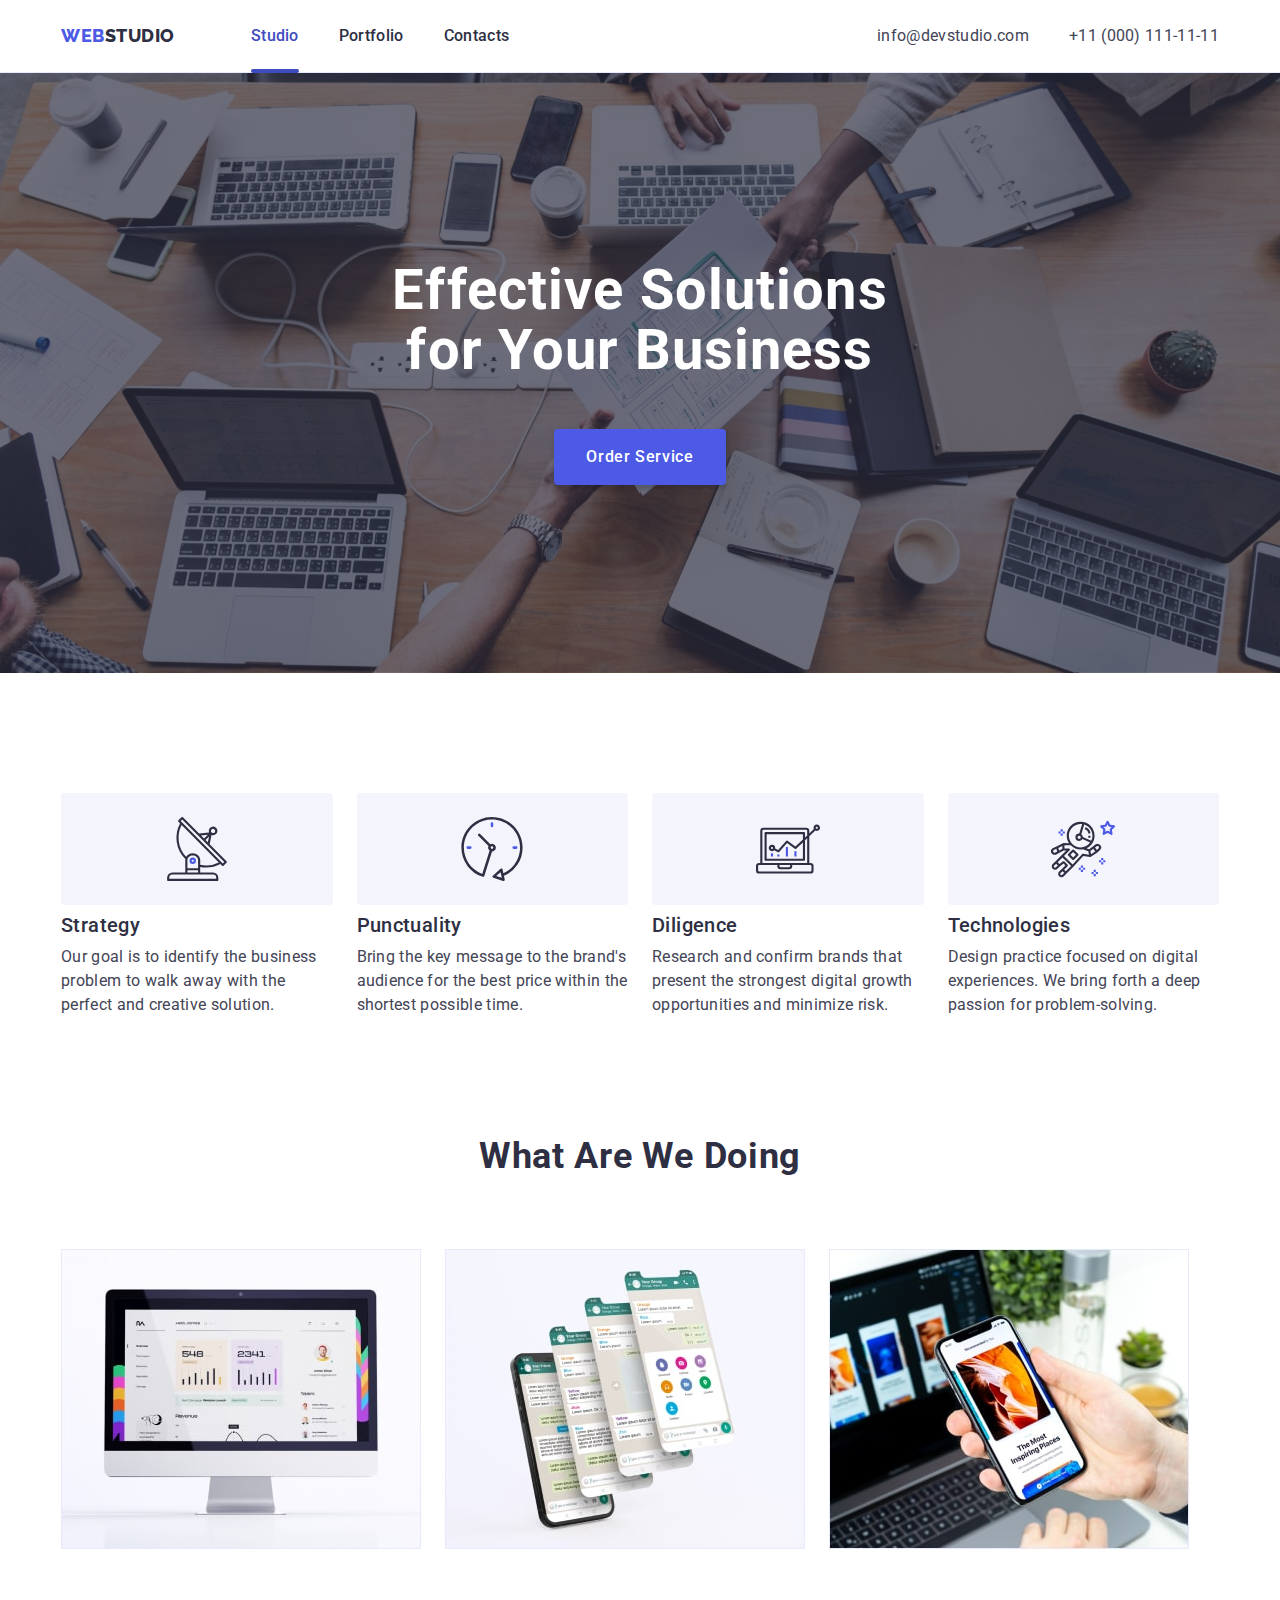
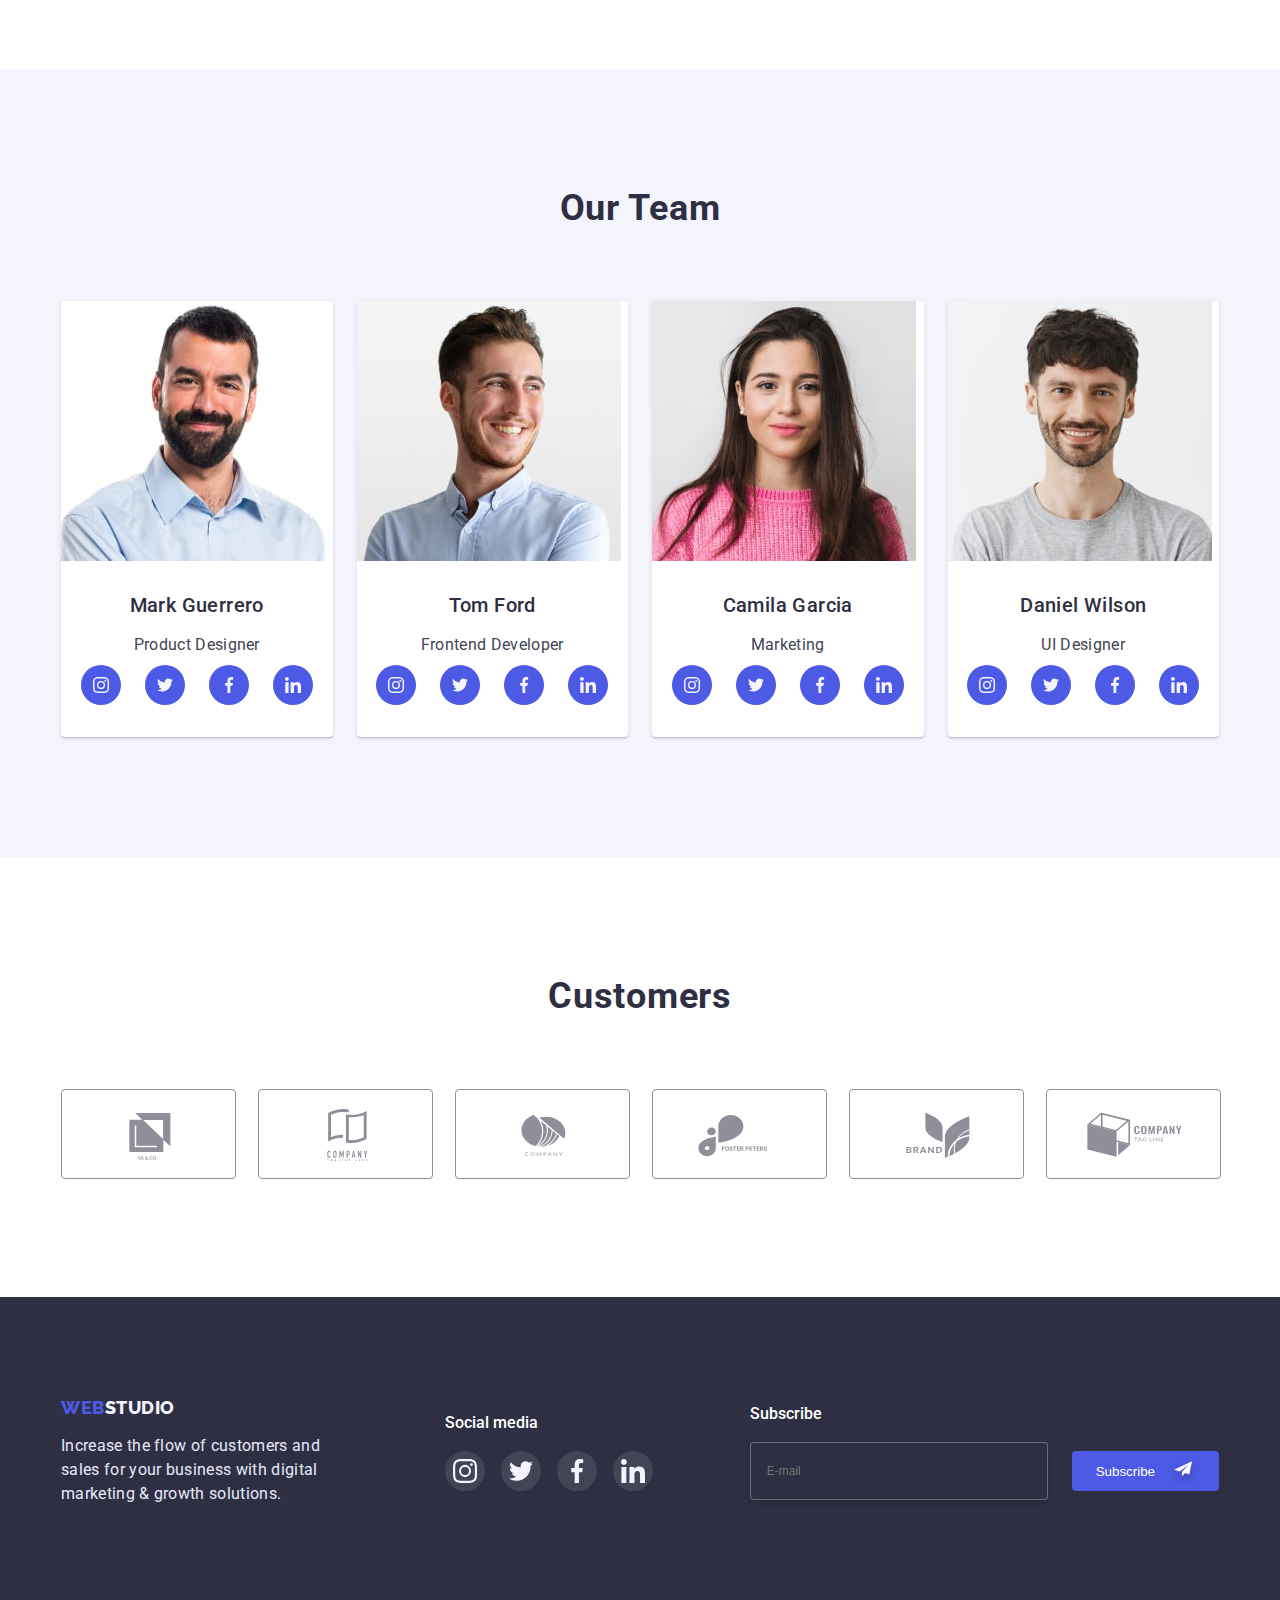
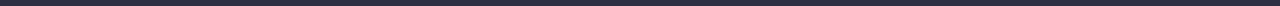
==== commit f57ba36a: "1139" ====
--- a/index.html
+++ b/index.html
@@ -51,14 +51,14 @@
             <ul class="mob-menu-list list">
                 <li class="mob-menu-item"><a class="mob-menu-button link" href="./index.html">Studio</a></li>
                 <li class="mob-menu-item"><a class="mob-menu-button link" href="./portfolio.html">Portfolio</a></li>
-                <li class="mob-menu-item"><a class="mob-menu-contacts link" href="">Contacts</a></li>
+                <li class="mob-menu-item"><a class="mob-menu-button link" href="">Contacts</a></li>
             </ul>
             <address class="mob-menu-address list">
                 <ul class="mob-menu-address list">
+                    <li class="mob-menu-tel list"><a class="mob-menu-tel link" href="tel:+110001111111">+11 (000)
+                            111-11-11</a></li>
                     <li class="mob-menu-email list"><a class="mob-menu-email link"
                             href="mailto:info@devstudio.com">info@devstudio.com</a></li>
-                    <li class="mob-menu-tel list"><a class="mob-menu-tel link" href="tel:+110001111111">+11 (000)
-                            111-11-11</a></li>
                 </ul>
             </address>
             <ul class="mob-social-list list">
--- a/css/styles.css
+++ b/css/styles.css
@@ -222,22 +222,25 @@
     width: 100%;
     height: 100%;
     background-color: #ffffff;
-    padding: 24px 35px 40px 40px;
+    padding: 80px 35px 40px 40px;
     overflow: auto;
     right: 0;
 }
 .mob-menu-close {
+    background-color: rgba(231, 233, 252, 0.1);
+    display: flex;
+    align-items: center;
+    justify-content: center;
+    right: 24px;
     position: absolute;
-    background-color: transparent;
-    border: none;
-    display: block;
-    margin-left: auto;
-    margin-bottom: 32px;
-    gap: 40px;
-    right: 24px
+    top: 24px;
+    border: 1px solid rgba(46, 47, 66, 0.1);
+    border-radius: 50%;
+    width: 24px;
+    height: 24px;
 }
 .mob-menu-list {
-    margin-bottom: 64px;
+    margin-bottom: auto;
 }
 .mob-menu-item:not(:last-child) {
     margin-bottom: 40px;
@@ -250,20 +253,14 @@
     text-transform: capitalize;
     color: var(--about-subtitle);
 }
-.mob-menu-contacts{
-    font-weight: 700;
-    font-size: 36px;
-    line-height: 1.11;
-    letter-spacing: 0.02em;
-    text-transform: capitalize;
-    color: var(--hover-focus);
-}
 .mob-menu-email {
+    font-style: normal;
     font-weight: 500;
     font-size: 20px;
     line-height: 1.2;
     letter-spacing: 0.02em;
     color: #434455;
+    margin-bottom: 40px;
 }
 .mob-menu-tel {
     font-style: normal;
@@ -273,17 +270,24 @@
     letter-spacing: 0.02em;
     text-transform: capitalize;
     color: #4D5AE5;
+    margin-bottom: 48px;
 }
 .mob-social-list {
     display: flex;
     justify-content: center;
-    gap: 64px;
+    justify-content: space-between;
 }
 .mob-social{
-    gap: 64px;
+    display: flex;
+    align-items: center;
+    justify-content: center;
+    width: 40px;
+    height: 40px;
+    background: var(--hover-focus);
+    border-radius: 50%;
 }
 .hero {    
-    background-image: linear-gradient(rgba(46, 47, 66, 0.7), rgba(46, 47, 66, 0.7)), url(../images/hero-mob-1х.jpg);
+    background-image: linear-gradient(rgba(46, 47, 66, 0.7), rgba(46, 47, 66, 0.7)), url(../images/hero-mob-1x.jpg);
     background-color: var(--hero);
     max-width: 1440px;
     margin: 0 auto;
@@ -295,32 +299,31 @@
 }
 @media screen and (min-device-pixel-ratio: 2),
 (min-resolution: 192dpi) {
-    .hero{
-    background-image: linear-gradient(rgba(46, 47, 66, 0.7), rgba(46, 47, 66, 0.7)), url(../images/hero-mob-2х.jpg);
-    }
-}
-@media screen and (min-width: 768px) {
     .hero {
-    background-image: linear-gradient(rgba(46, 47, 66, 0.7), rgba(46, 47, 66, 0.7)), url(../images/hero-mob-1х.jpg);
+    background-image: linear-gradient(rgba(46, 47, 66, 0.7), rgba(46, 47, 66, 0.7)), url(../images/hero-mob-2x.jpg);
+    }
+}
+@media screen and (min-width: 768px) {
+    .hero {
+    background-image: linear-gradient(rgba(46, 47, 66, 0.7), rgba(46, 47, 66, 0.7)), url(../images/hero-tabl-1x.jpg);
     }
 }
 @media screen and (min-device-pixel-ratio: 2) and (min-width: 768px),
 (min-resolution: 192dpi) and (min-width: 768px) {
     .hero{
-        background-image: linear-gradient(rgba(46, 47, 66, 0.7), rgba(46, 47, 66, 0.7)), url(../images/hero-mob-2х.jpg);
-    }
-}
-
+        background-image: linear-gradient(rgba(46, 47, 66, 0.7), rgba(46, 47, 66, 0.7)), url(../images/hero-tabl-2x.jpg);
+    }
+}
 @media screen and (min-width: 1158px) {
     .hero {
         padding: 188px 0;
-        background-image: linear-gradient(rgba(46, 47, 66, 0.7), rgba(46, 47, 66, 0.7)), url(../images/hero-mob-1х.jpg);
+        background-image: linear-gradient(rgba(46, 47, 66, 0.7), rgba(46, 47, 66, 0.7)), url(../images/hero-desk-1x.jpg);
     }
 }
 @media screen and (min-device-pixel-ratio: 2) and (min-width: 1158px),
 (min-resolution: 192dpi) and (min-width: 1158px) {
     .hero {
-        background-image: linear-gradient(rgba(46, 47, 66, 0.7), rgba(46, 47, 66, 0.7)), url(../images/hero-mob-2х.jpg);
+        background-image: linear-gradient(rgba(46, 47, 66, 0.7), rgba(46, 47, 66, 0.7)), url(../images/hero-desk-2x.jpg);
     }
 }
 .about-list {
@@ -334,7 +337,6 @@
         flex-wrap: wrap;
     }
 }
-
 .hero-title {
     font-family: 'Roboto', sans-serif;
     margin: 0 auto 72px;
@@ -353,7 +355,6 @@
         max-width: 496px;
     }
 }
-
 @media screen and (min-width: 1158px) {
     .hero-title {
         margin: 0 auto 48px;   
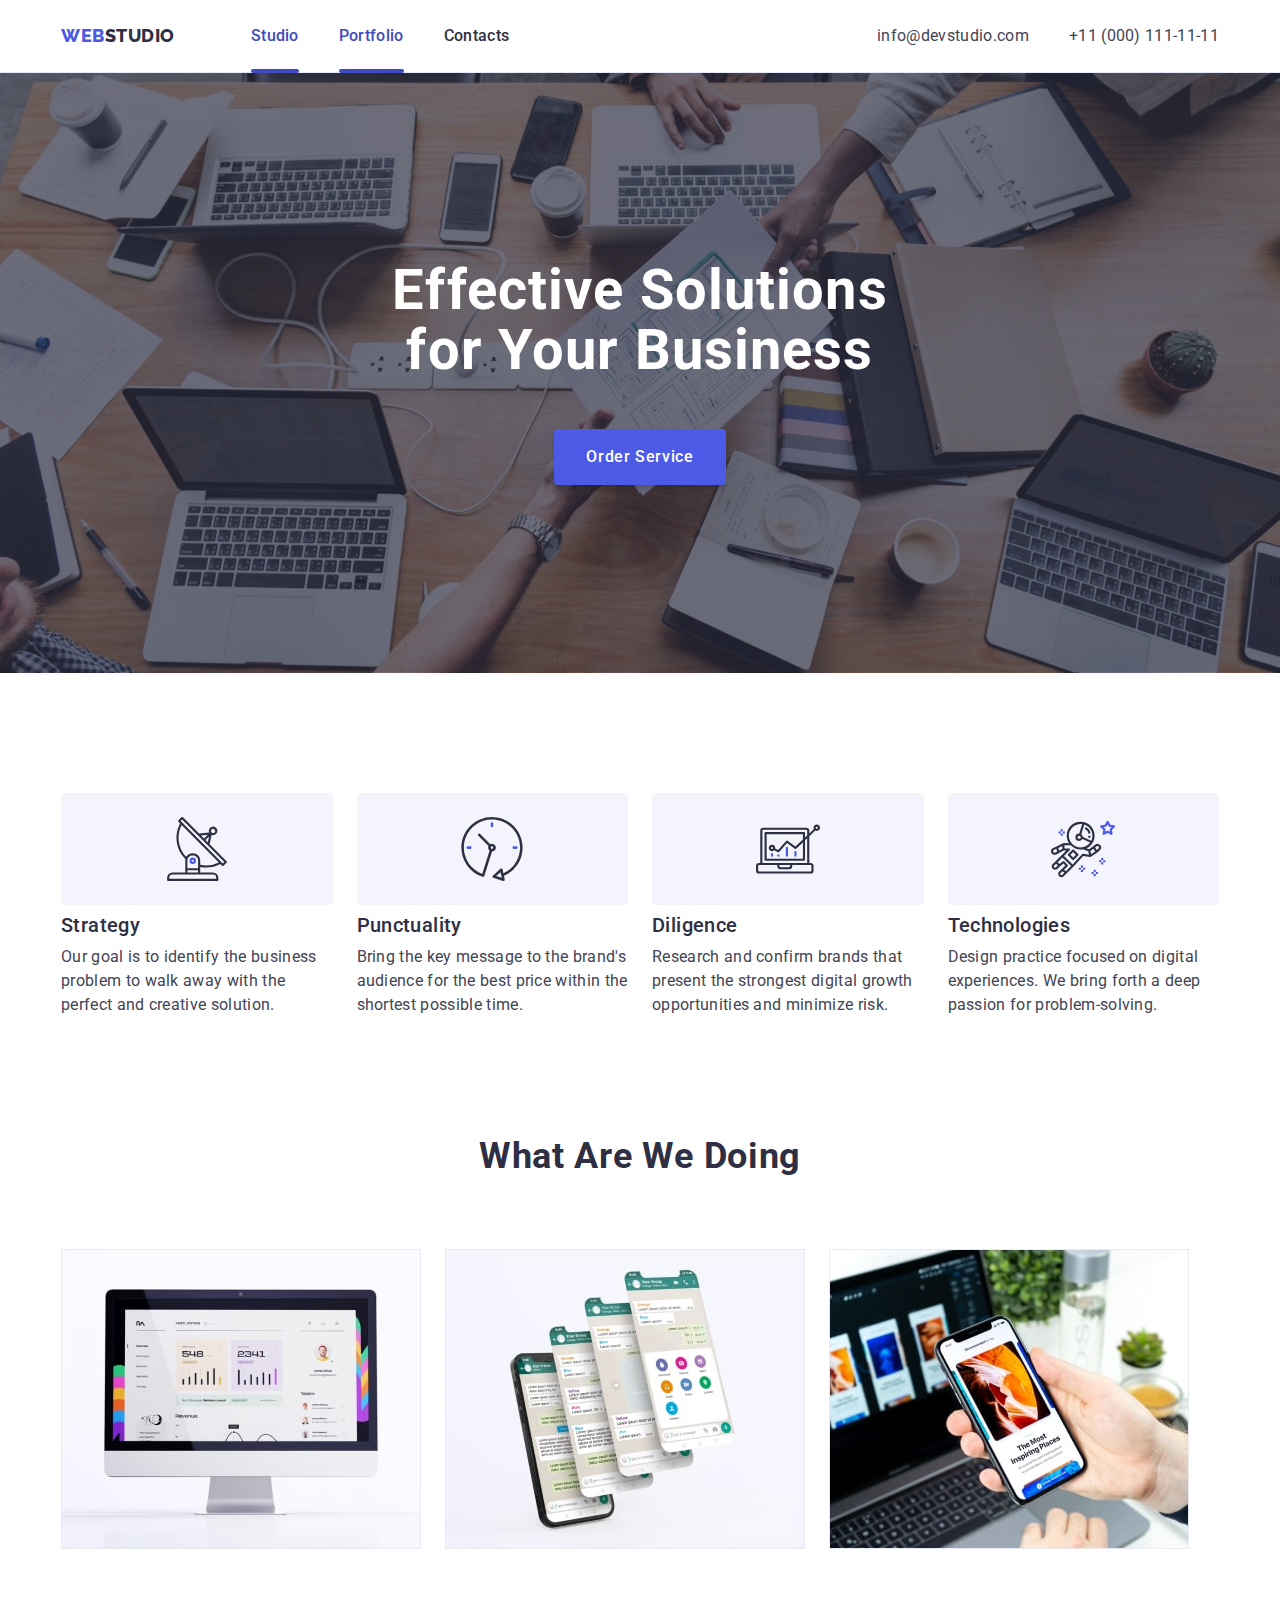
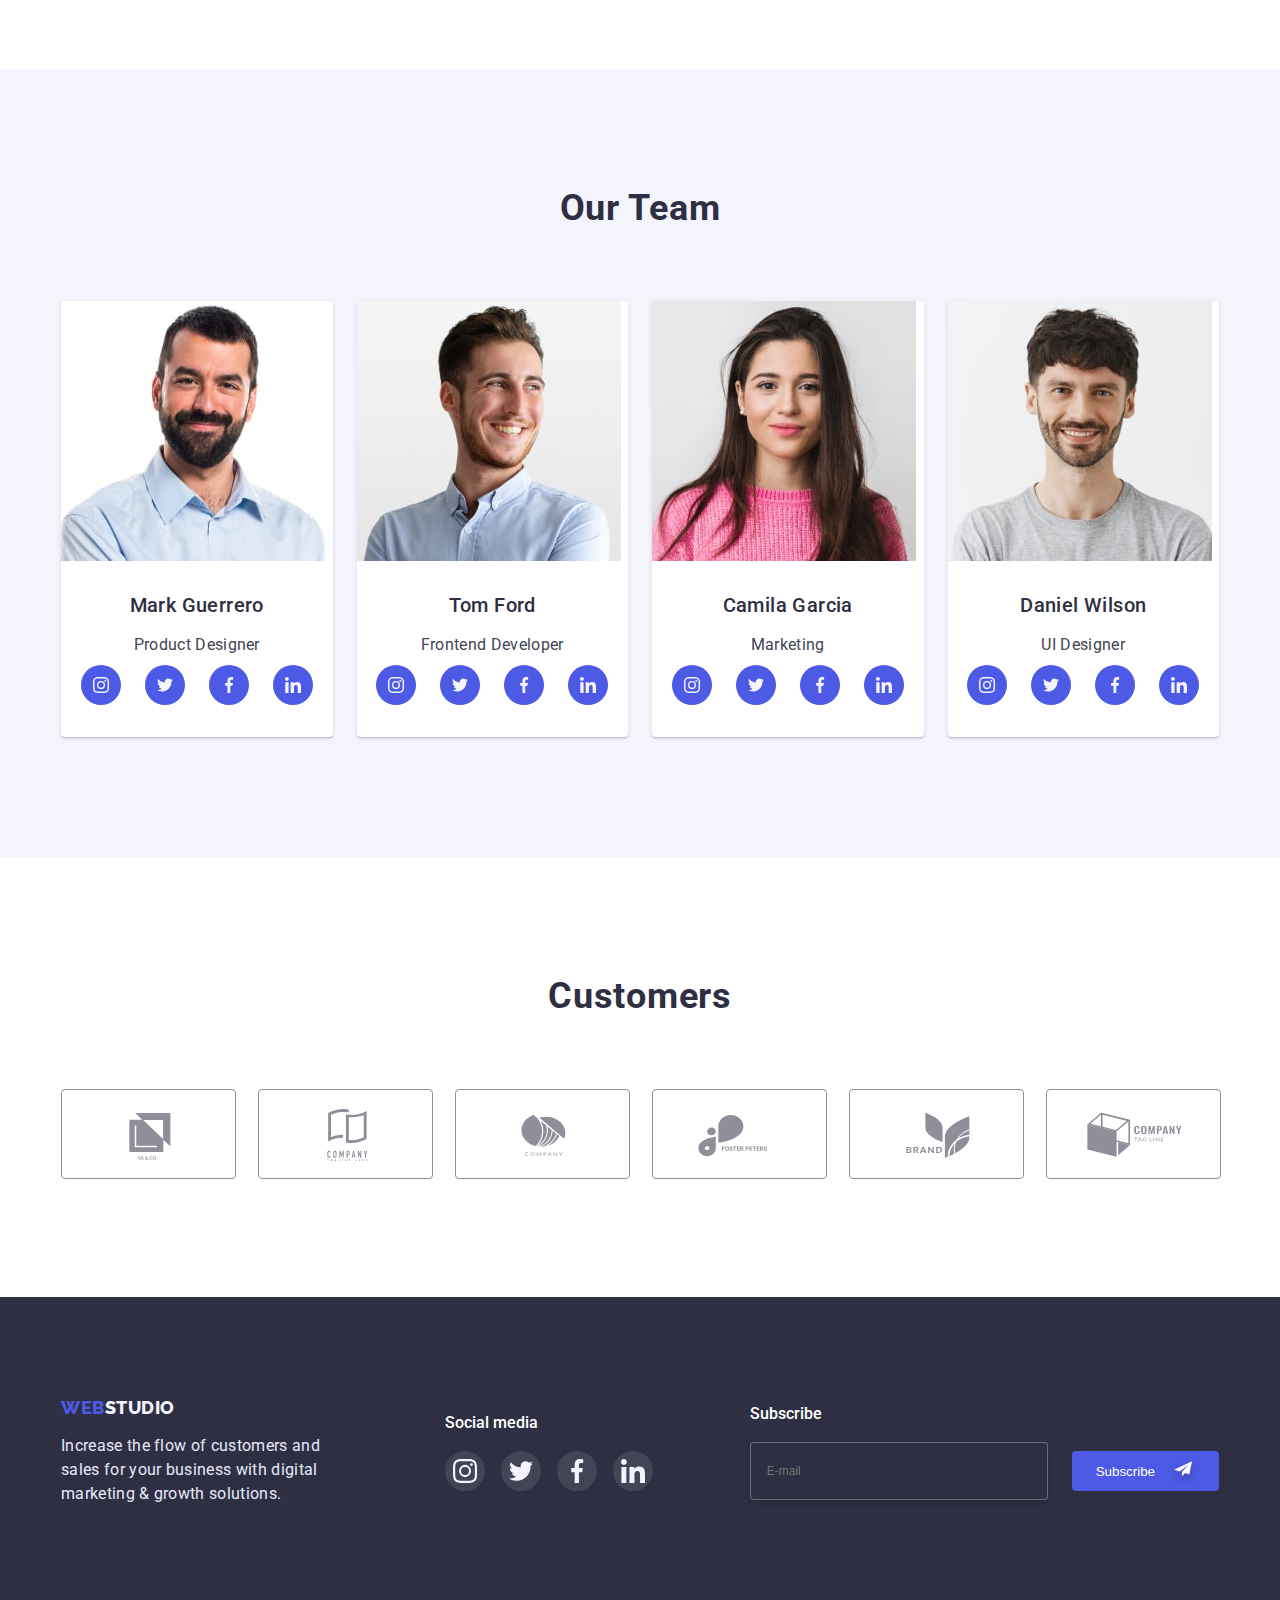
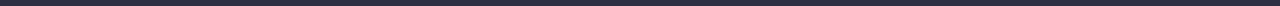
==== commit 65eff915: "2245" ====
--- a/index.html
+++ b/index.html
@@ -13,9 +13,8 @@
         integrity="sha512-wpPYUAdjBVSE4KJnH1VR1HeZfpl1ub8YT/NKx4PuQ5NmX2tKuGu6U/JRp5y+Y8XG2tV+wKQpNHVUX03MfMFn9Q=="
         crossorigin="anonymous" referrerpolicy="no-referrer" />
     <link rel="stylesheet" href="./css/styles.css" /> 
-    <!-- <link rel="stylesheet" href="./css/media.css" /> -->
 </head>
-<body>
+<body data-no-scroll>
     
     <header class="header"> 
         <div class="container header-container">
@@ -23,7 +22,7 @@
                 <a class="header-logo link" href="./portfolio.html">Web<span class="header-span">Studio</span></a>
                 <ul class="header-list list">                
                     <li class = "header-item"><a class="header-button strip link" href="./index.html">Studio</a></li>
-                    <li class = "header-item"><a class="header-button link" href="./portfolio.html">Portfolio</a></li>
+                    <li class = "header-item"><a class="header-button strip link" href="./portfolio.html">Portfolio</a></li>
                     <li class = "header-item"><a class="header-button link" href="">Contacts</a></li>
                 </ul>
             </nav>
@@ -49,7 +48,7 @@
                 </svg>
             </button>
             <ul class="mob-menu-list list">
-                <li class="mob-menu-item"><a class="mob-menu-button link" href="./index.html">Studio</a></li>
+                <li class="mob-menu-item"><a class="mob-menu-button current link" href="./index.html">Studio</a></li>
                 <li class="mob-menu-item"><a class="mob-menu-button link" href="./portfolio.html">Portfolio</a></li>
                 <li class="mob-menu-item"><a class="mob-menu-button link" href="">Contacts</a></li>
             </ul>
--- a/css/styles.css
+++ b/css/styles.css
@@ -40,6 +40,9 @@
     line-height: 1.5;
     margin: 0;
 }
+.no-scroll {
+    overflow: hidden
+}
 .link {
     text-decoration: none;
 }
@@ -223,8 +226,11 @@
     height: 100%;
     background-color: #ffffff;
     padding: 80px 35px 40px 40px;
-    overflow: auto;
     right: 0;
+    transition: opcity 250ms cubic-bezier(0.4, 0, 0.2, 1), visibility 250ms cubic-bezier(0.4, 0, 0.2, 1);
+}
+.mob-menu .current {
+    color: var(--hover-focus);
 }
 .mob-menu-close {
     background-color: rgba(231, 233, 252, 0.1);
@@ -251,7 +257,7 @@
     line-height: 1.11;
     letter-spacing: 0.02em;
     text-transform: capitalize;
-    color: var(--about-subtitle);
+    color: var(--about-subtitle);   
 }
 .mob-menu-email {
     font-style: normal;
@@ -654,7 +660,6 @@
     padding-top: 96px;
 }
 .menu-btn{
-    justify-content: center;
     margin-bottom: 72px;
     padding: 0px 0px;
     gap: 24px;
@@ -663,11 +668,10 @@
     font-family: 'Roboto', sans-serif;
     cursor: pointer;
     font-weight: 500;
+    flex-wrap: wrap;
     font-size: 16px;
     line-height: 1.5;
-    display: flex;
-    align-items: center;
-    text-align: center;
+    font-style: normal;
     letter-spacing: 0.04em;
     color: var(--all-btn);
     background-color: var(--section-team-background);
@@ -677,6 +681,12 @@
     gap: 24px;  
     transition: background-color 250ms cubic-bezier(0.4, 0, 0.2, 1), color 250ms cubic-bezier(0.4, 0, 0.2, 1), border 250ms cubic-bezier(0.4, 0, 0.2, 1), box-shadow 250ms cubic-bezier(0.4, 0, 0.2, 1);
 }
+@media screen and (min-width: 768px) {
+    .all-btn {
+        display: flex;
+        gap: 12px;
+    }
+}
 .all-btn:hover {
     box-shadow: 0px 3px 1px rgba(0, 0, 0, 0.1), 0px 2px 1px rgba(0, 0, 0, 0.08), 0px 2px 2px rgba(0, 0, 0, 0.12);
     background-color: var(--hover-focus);
@@ -697,7 +707,19 @@
     gap: 48px 24px;
 }
 .gallery-block {
-    width: calc((100% - 48px)/3);
+    display: flex;
+    flex-direction: column;
+    gap: 48px 16px;
+}
+@media screen and (min-width: 768px) {
+    .gallery-block {
+        width: calc((100% - 24px)/2);
+    }
+}
+@media screen and (min-width: 1158px) {
+    .gallery-block {
+        width: calc((100% - 48px)/3);
+    }
 }
 .gallery-tabl{
     display: block;
@@ -1018,9 +1040,6 @@
     background-color: var(--hover-focus);
     fill: var(--hero-F);
 }
-.no-scroll{
-    overflow: hidden;
-}
 .modal-title{
     font-weight: 500;
     font-size: 16px;
@@ -1102,7 +1121,6 @@
 .check-span{
  color: var(--footer-logo);
 }
-
 .check-text .check-icon-span {
     width: 16px;
     height: 16px;
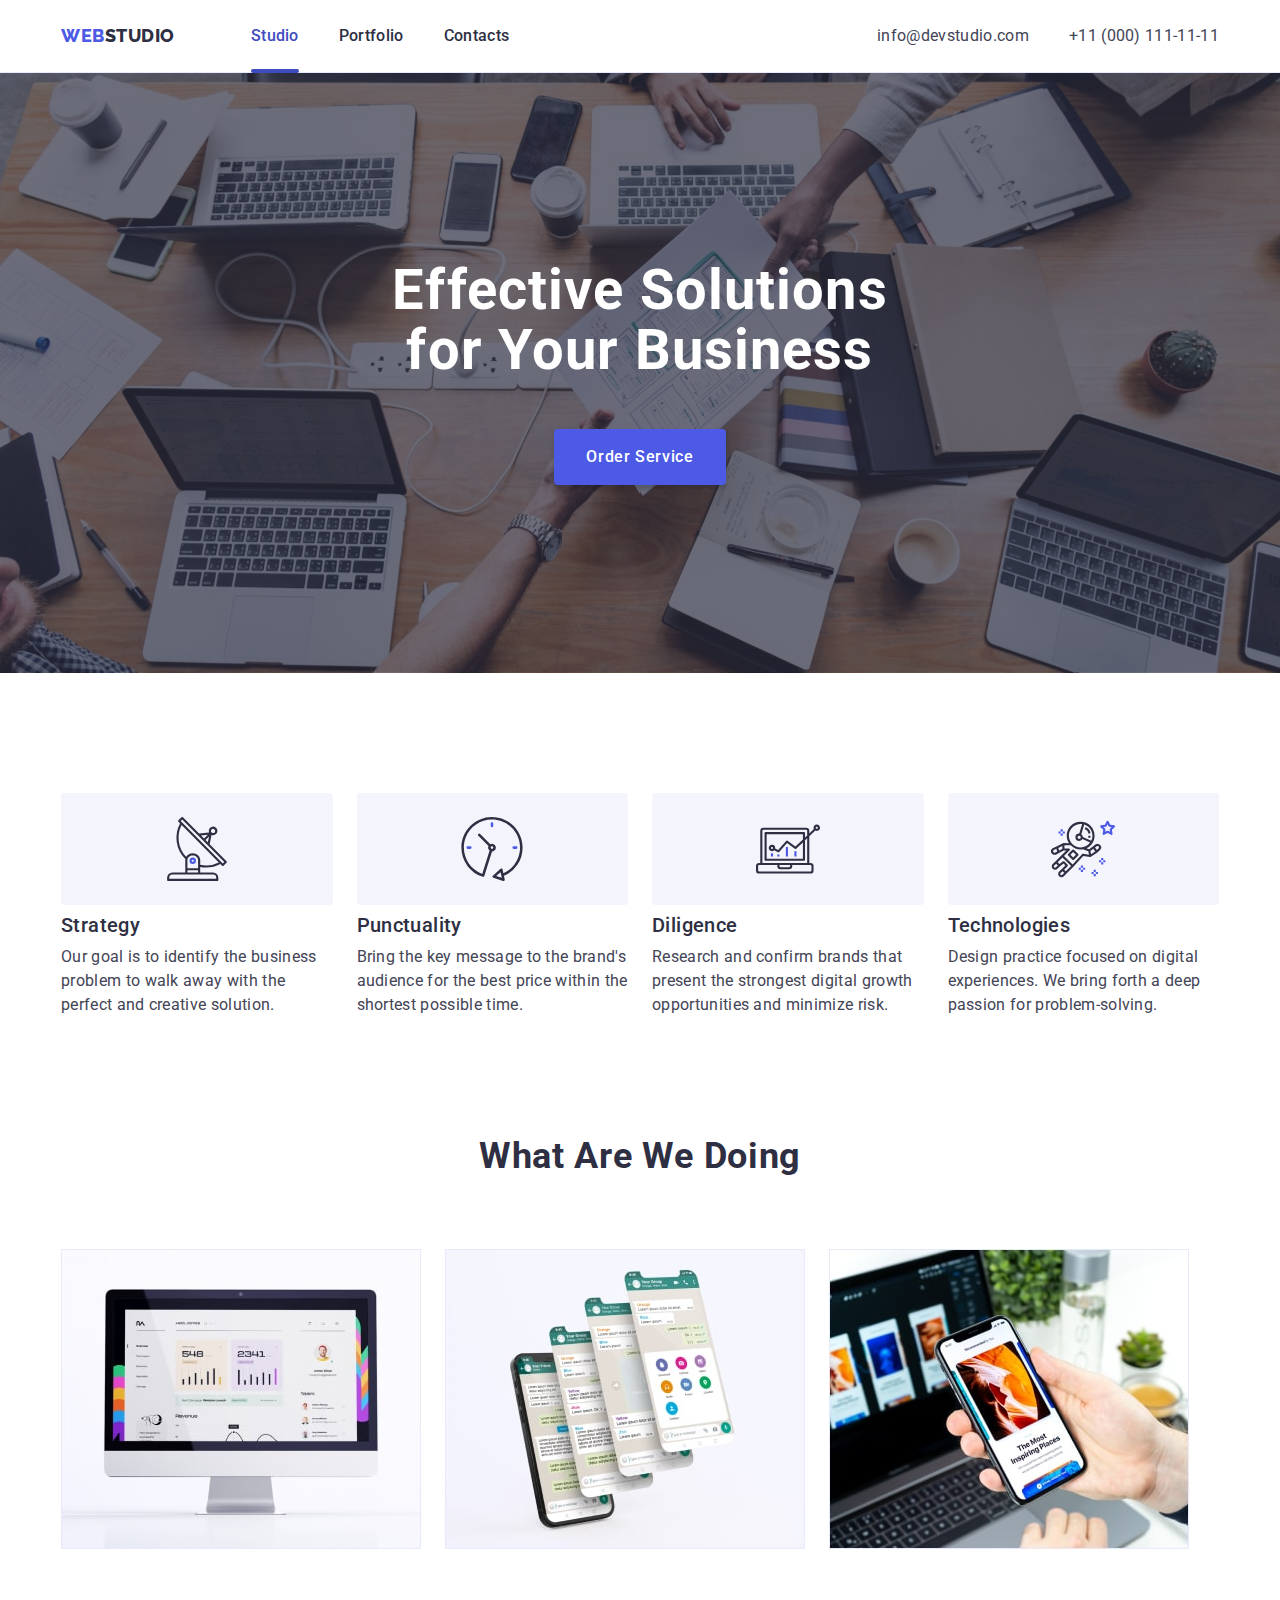
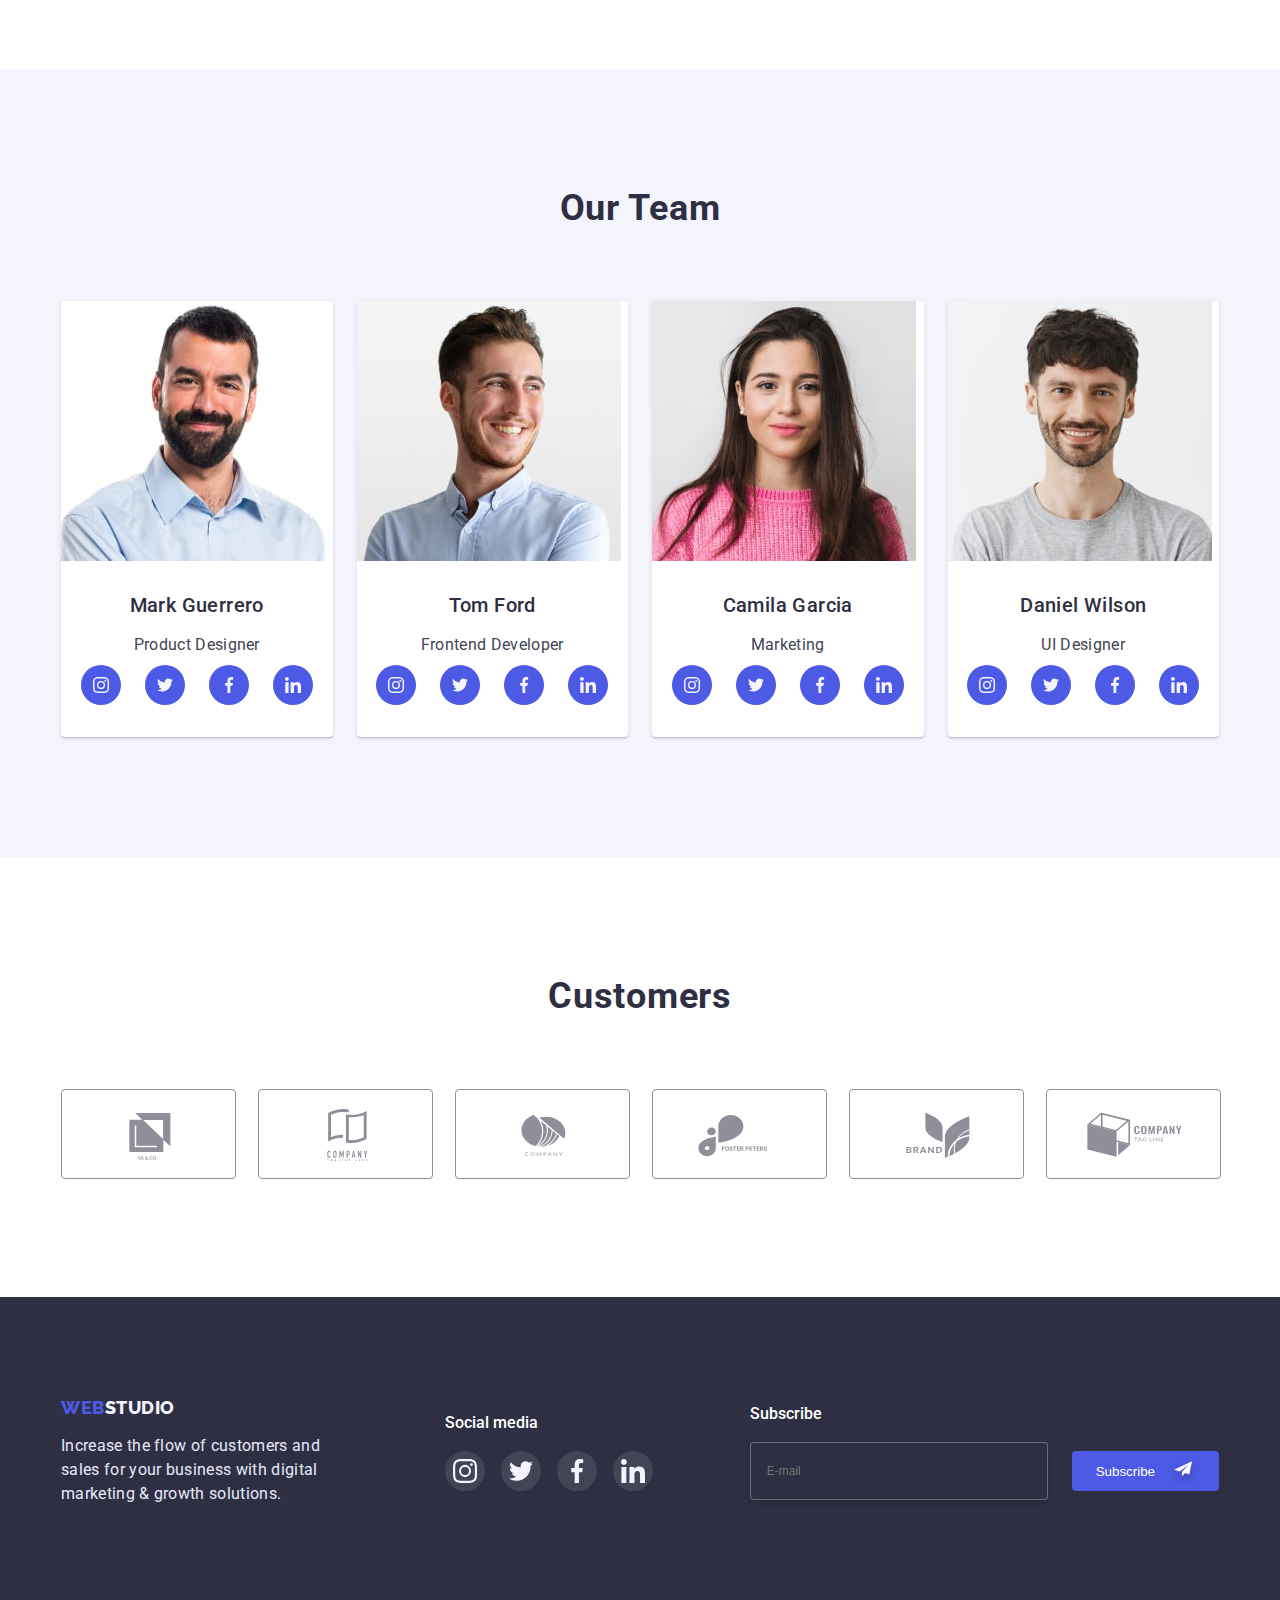
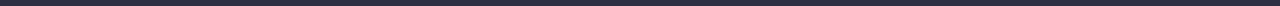
==== commit 5a2e1fa9: "1107" ====
--- a/index.html
+++ b/index.html
@@ -22,7 +22,7 @@
                 <a class="header-logo link" href="./portfolio.html">Web<span class="header-span">Studio</span></a>
                 <ul class="header-list list">                
                     <li class = "header-item"><a class="header-button strip link" href="./index.html">Studio</a></li>
-                    <li class = "header-item"><a class="header-button strip link" href="./portfolio.html">Portfolio</a></li>
+                    <li class = "header-item"><a class="header-button link" href="./portfolio.html">Portfolio</a></li>
                     <li class = "header-item"><a class="header-button link" href="">Contacts</a></li>
                 </ul>
             </nav>
